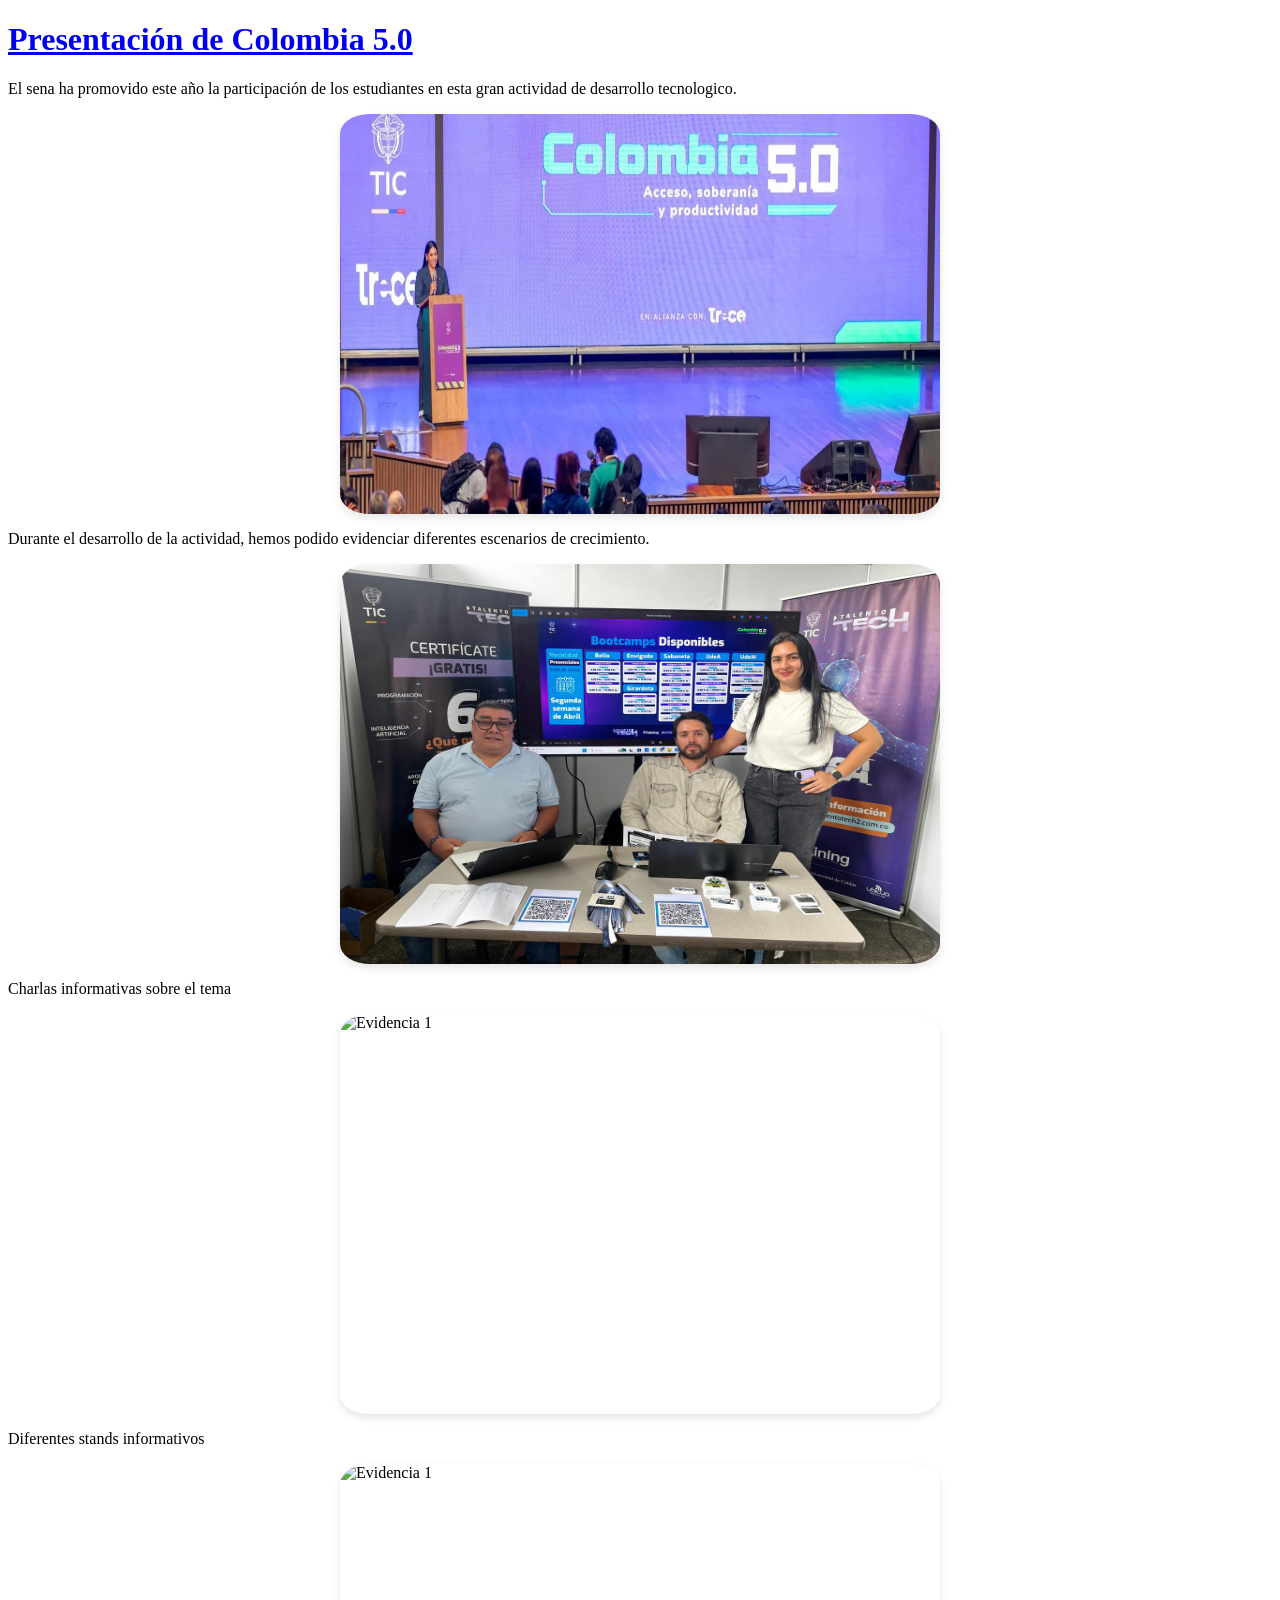
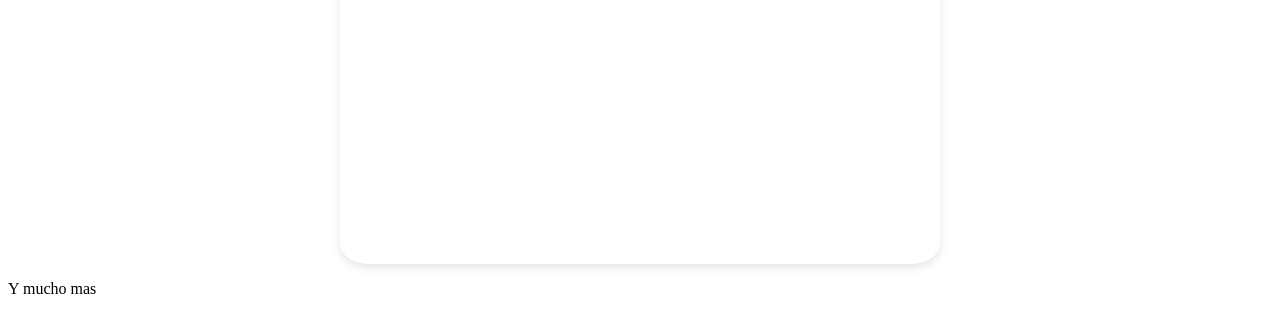
==== Colombia.html @ 6f859584 "Carga de archivos pc sena" ====
<!DOCTYPE html>
<html lang="en">
<head>
    <meta charset="UTF-8">
    <meta name="viewport" content="width=device-width, initial-scale=1.0">
    <title>Colombia 5.0</title>
    <link rel="stylesheet" href="styles.css">
</head>

<body>
    <h1><a href="index.html" target="_blank">Presentación de Colombia 5.0</a></h1>
    <p>El sena ha promovido este año la participación de los estudiantes en esta gran actividad de desarrollo tecnologico.</p>
    <a href="index.html" target="_blank">
    <img src="colombia5.webp" alt="Evidencia 1" class="imagen">
    </a>
    <p>Durante el desarrollo de la actividad, hemos podido evidenciar diferentes escenarios de crecimiento.</p>
    <img src="Stand-1.jpeg" alt="Evidencia 2" class="imagen">
    <p>Charlas informativas sobre el tema</p>
    <img src="evidencia1.jpg" alt="Evidencia 1" class="imagen">
    <p>Diferentes stands informativos</p>
    <img src="evidencia1.jpg" alt="Evidencia 1" class="imagen">
    <p>Y mucho mas</p>
</body>
</html>
---- styles.css ----
.imagen {
    display: block;
    width: 600px;
    height: 400px;
    align-items: center;
    border-radius: 5%;
    justify-content: center;
    box-shadow: 0 4px 8px rgba(0, 0, 0, 0.1);
    margin-left: auto;
    margin-right: auto;

}
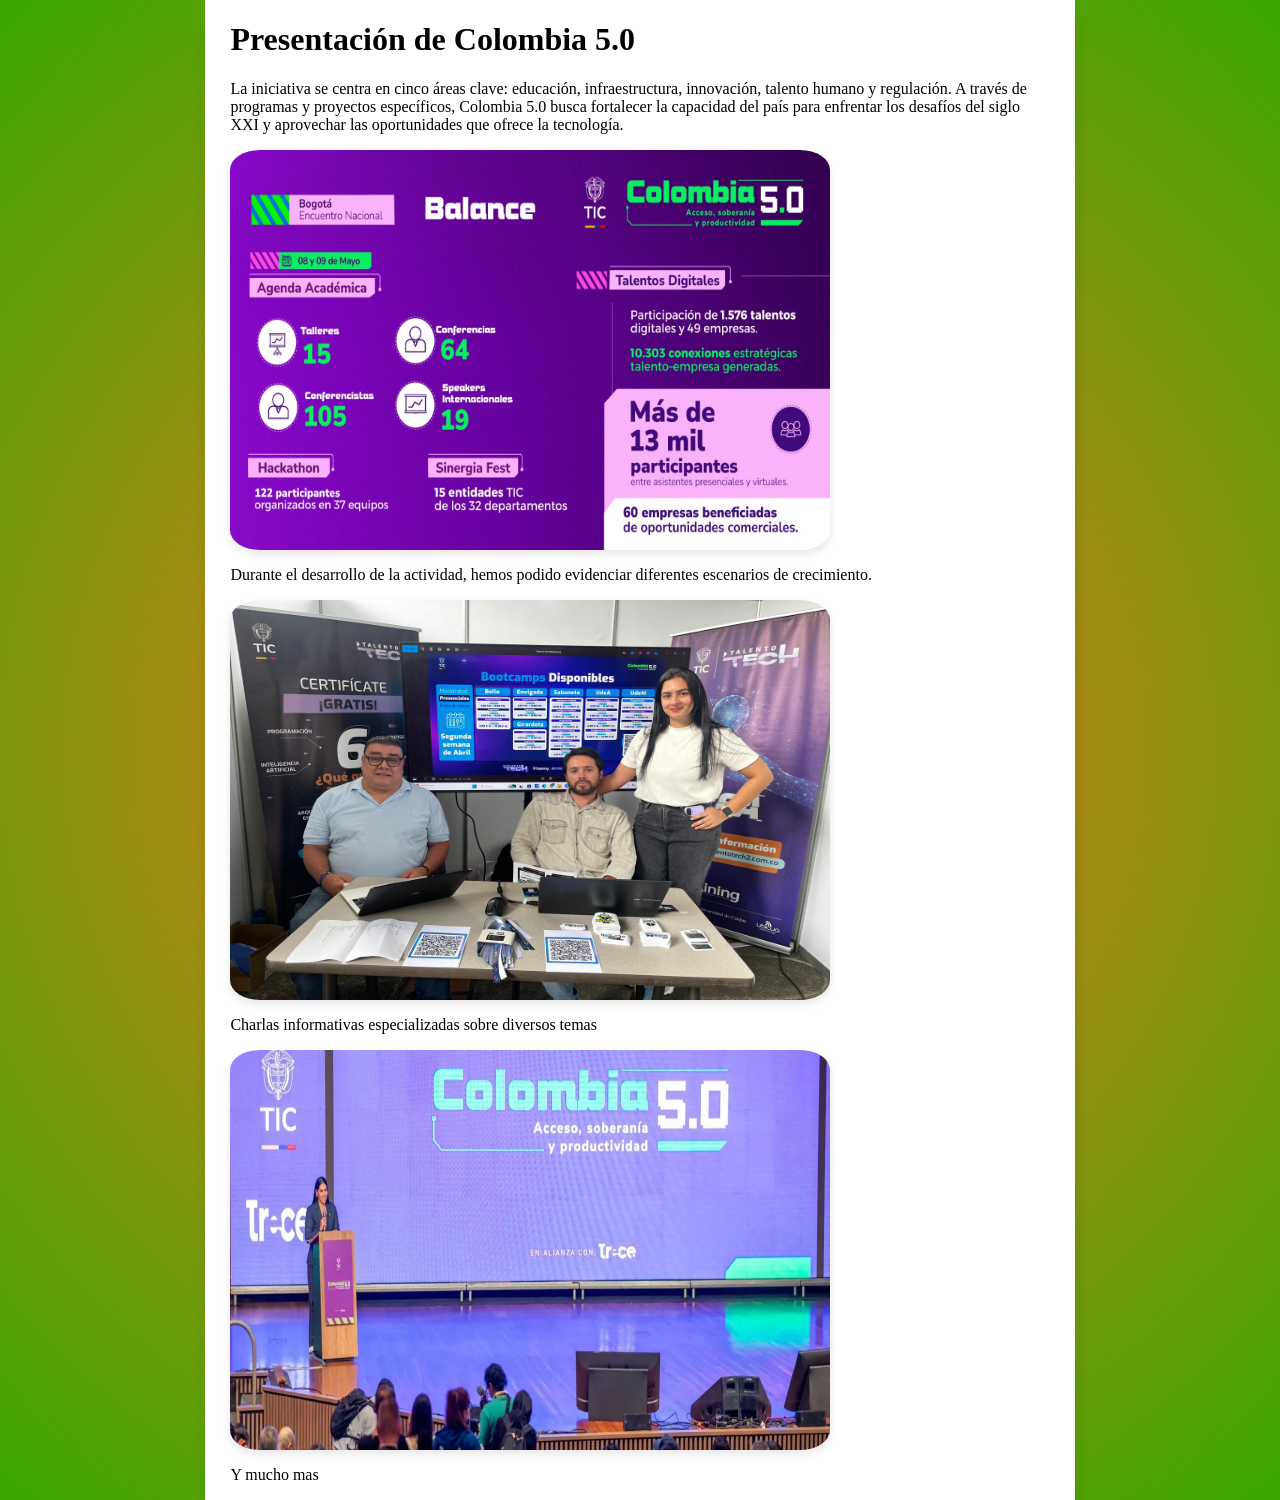
==== commit 640adcb4: "Organizacion de carpetas y carga de nuevos documentos de valor, se agregan efectos y colores represe" ====
--- a/Colombia.html
+++ b/Colombia.html
@@ -4,21 +4,25 @@
     <meta charset="UTF-8">
     <meta name="viewport" content="width=device-width, initial-scale=1.0">
     <title>Colombia 5.0</title>
-    <link rel="stylesheet" href="styles.css">
+    <link rel="stylesheet" href="./css/styles.css">
 </head>
 
 <body>
-    <h1><a href="index.html" target="_blank">Presentación de Colombia 5.0</a></h1>
-    <p>El sena ha promovido este año la participación de los estudiantes en esta gran actividad de desarrollo tecnologico.</p>
-    <a href="index.html" target="_blank">
-    <img src="colombia5.webp" alt="Evidencia 1" class="imagen">
-    </a>
-    <p>Durante el desarrollo de la actividad, hemos podido evidenciar diferentes escenarios de crecimiento.</p>
-    <img src="Stand-1.jpeg" alt="Evidencia 2" class="imagen">
-    <p>Charlas informativas sobre el tema</p>
-    <img src="evidencia1.jpg" alt="Evidencia 1" class="imagen">
-    <p>Diferentes stands informativos</p>
-    <img src="evidencia1.jpg" alt="Evidencia 1" class="imagen">
-    <p>Y mucho mas</p>
+    <div class="contenedor_pagina">
+        <h1><a href="index.html" target="_self" class="enlace-resaltado">Presentación de Colombia 5.0</a></h1>
+            <p>La iniciativa se centra en cinco áreas clave: educación, infraestructura, innovación, talento humano y regulación. A través de programas y proyectos específicos, Colombia 5.0 busca fortalecer la capacidad del país para enfrentar los desafíos del siglo XXI y aprovechar las oportunidades que ofrece la tecnología.</p>
+
+                <a href="index.html" target="_self">
+                <img src="./img/partescolombia.jpg" alt="Partes del evento" class="imagen">
+                </a>
+            
+            <p>Durante el desarrollo de la actividad, hemos podido evidenciar diferentes escenarios de crecimiento.</p>
+                <img src="./img/Stand-1.jpeg" alt="Stand Sobre tecnologia" class="imagen">
+
+            <p>Charlas informativas especializadas sobre diversos temas</p>
+                <img src="./img/colombia5.webp" alt="Conferencia" class="imagen">
+
+        <p>Y mucho mas</p>
+    </div>
 </body>
 </html>
--- a/css/styles.css
+++ b/css/styles.css
@@ -0,0 +1,84 @@
+ /*-- Estilo de imagenes y videos */
+.imagen {
+    display: block;
+    width: 600px;
+    height: 400px;
+    align-items: center;
+    border-radius: 5%;
+    justify-content: center;
+    box-shadow: 0 4px 8px rgba(0, 0, 0, 0.1);
+   }
+
+.videoimagen {
+  display: flex;
+  gap: 2%;
+  align-items: center;
+  align-self: center;
+}
+.video{
+    /*-- display: block; */
+    width: 300px;
+    height: 200px;
+    align-items: center;
+    border-radius: 5%;
+    justify-content: center;
+    box-shadow: 0 4px 8px rgba(0, 0, 0, 0.1);
+    align-self: center; /*-- Para que no se estire raro */
+    
+}
+  /*-- FIN Estilo de imagenes y videos */
+
+ .contenedor_pagina {
+  padding-left: 2%;
+  padding-right: 2%;
+  background-color: white;
+  box-shadow: 2px 18px 12px rgba(0, 0, 0, 0.1);
+  width:68% ;
+  box-sizing: border-box;
+
+ }
+
+ body{
+  margin: 0;                /*--Elimina el espacio blanco de arriba */
+  padding: 0;
+  background: radial-gradient(circle, #FC7323 0%,  #39A900 100%);; /* Tu color de trasfondo azul/celeste */
+  display: flex;
+  justify-content: center;   /*--Centra horizontalmente el contenedor blanco */
+  min-height: 100vh; 
+  
+ }
+h1, h2, h3, h4  {
+  color:#000000;
+  text-decoration:none ;
+}
+a:link, a:visited {
+  color: #000000;
+  text-decoration: none; 
+}
+.enlace-resaltado {
+  color: #000000;            /* Color inicial*/
+  display: inline-block;     /* Obligatorio para que la animación de tamaño funcione bien */
+  transition: all 0.3s ease; /* Hace que el cambio sea suave y dure 0.3 segundos */
+}
+
+.enlace-resaltado:hover {
+  color: #39A900;            
+  transform: scale(1.15);   
+}
+.imagen-resaltado {
+  color: #000000;            
+  display: inline-block;     /* Obligatorio para que la animación de tamaño funcione bien */
+  transition: all 0.3s ease; /* Hace que el cambio sea suave y dure 0.3 segundos */
+  cursor: pointer; 
+  border-radius: 5%;     
+  border-color: transparent;      
+  outline: 4px solid transparent; /* Marco invisible al inicio */
+  outline-offset: -1px;         /* Mete el marco dentro de la imagen*/
+}
+
+.imagen-resaltado:hover {
+  transform: scale(0.9);    
+  outline-color: #000000;       
+}
+
+
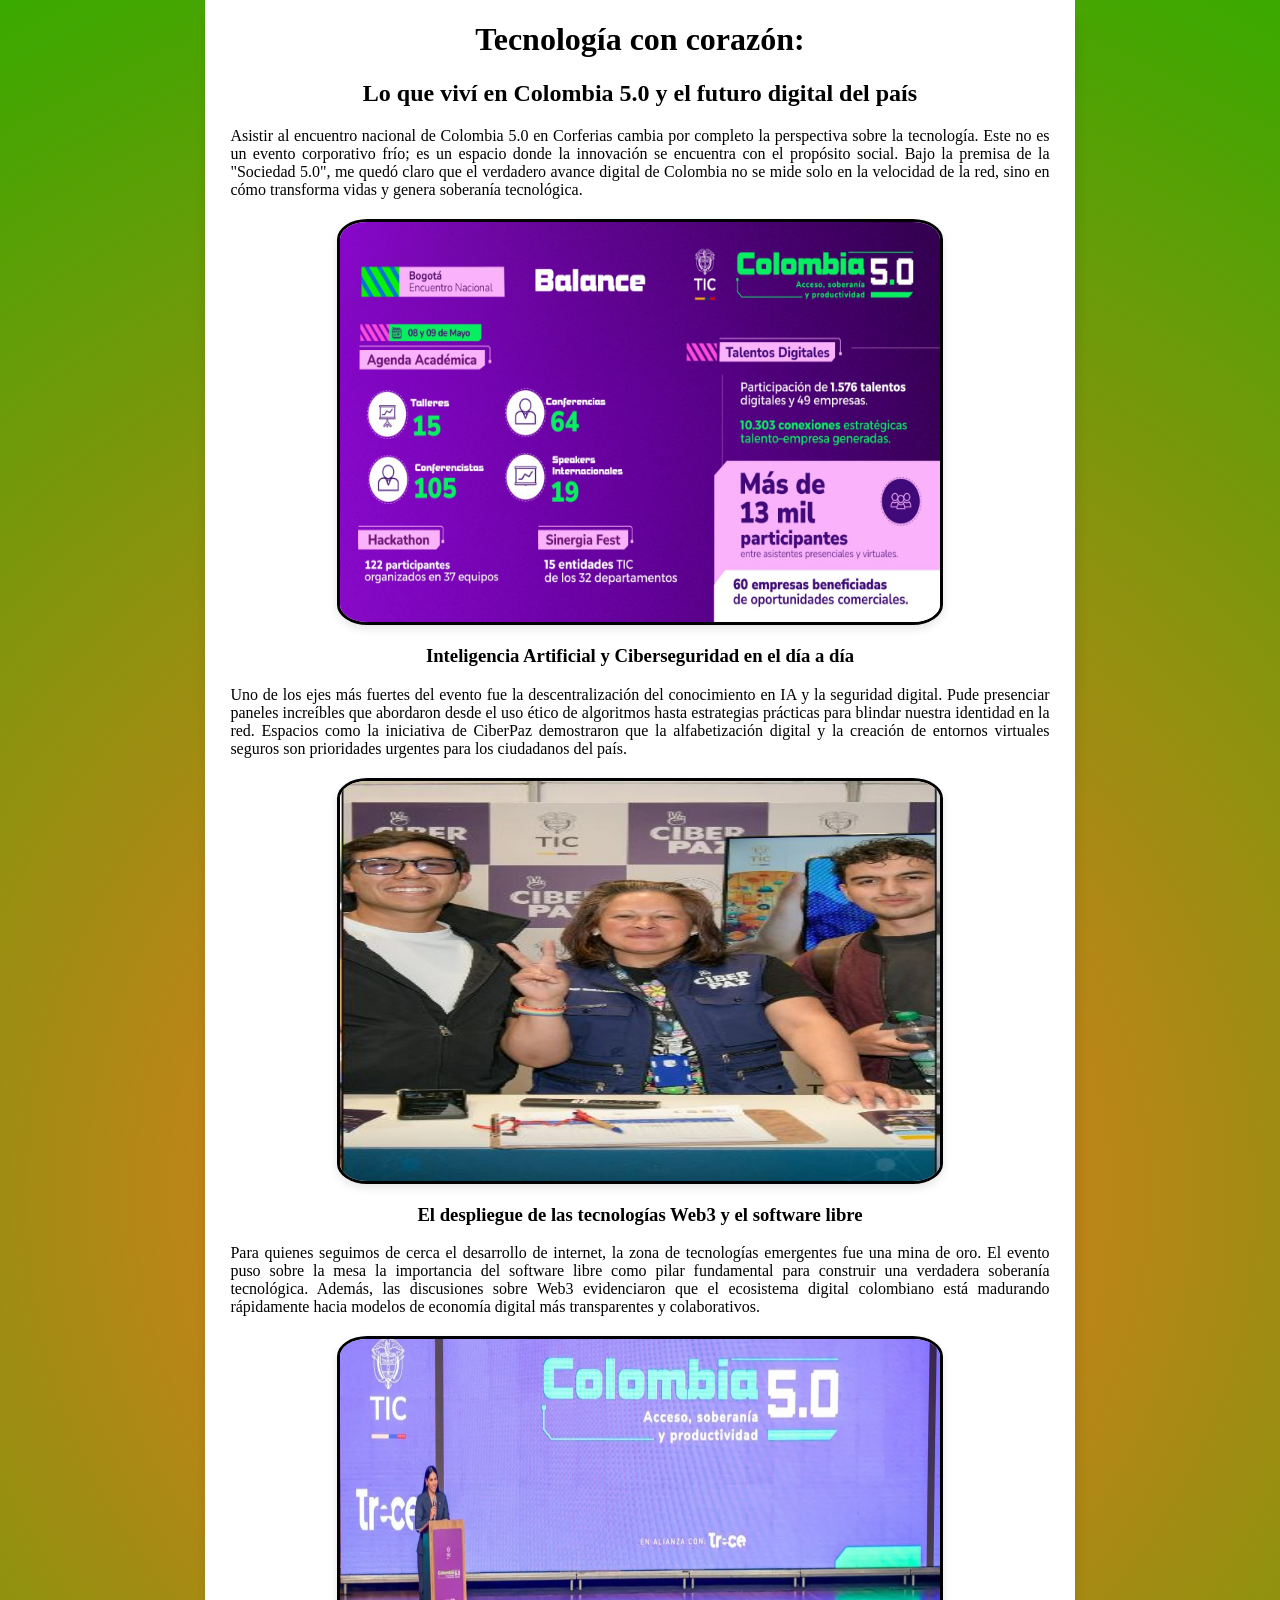
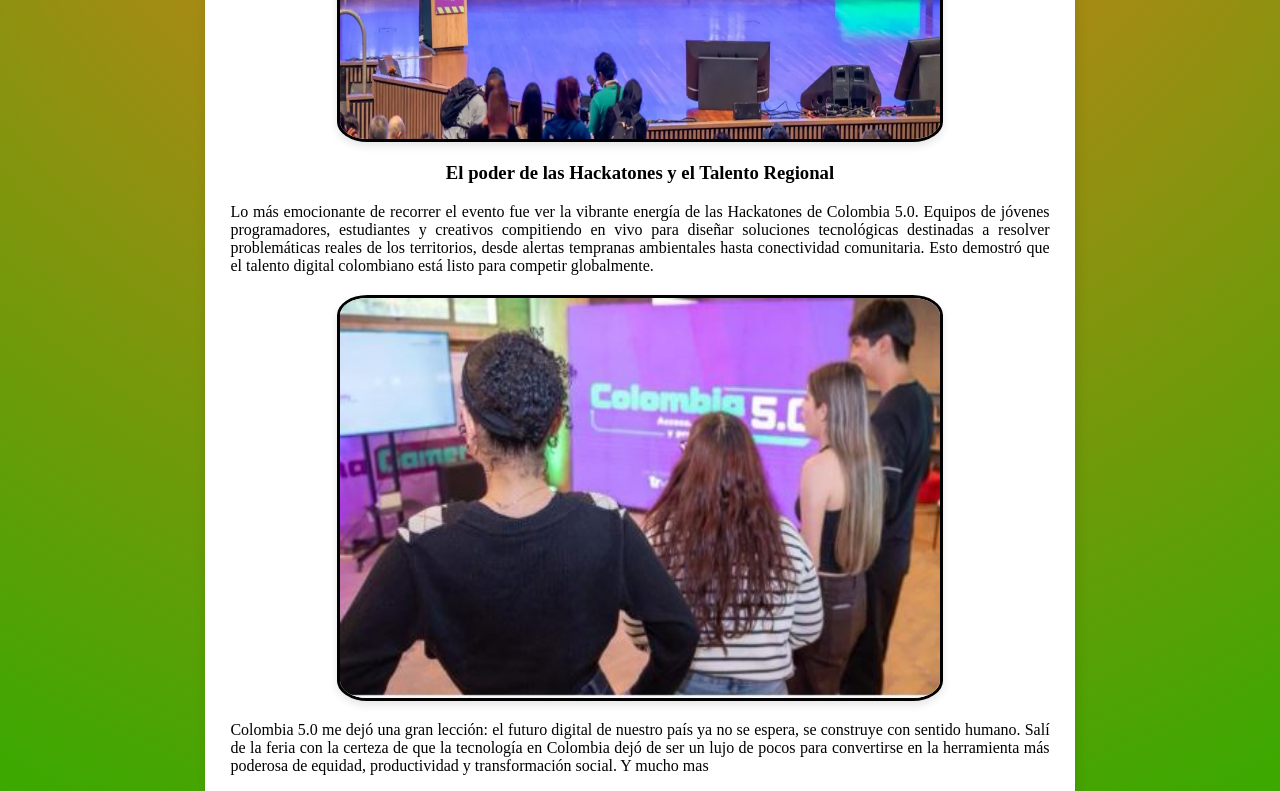
==== commit 440c16b2: "Ajustes finales" ====
--- a/Colombia.html
+++ b/Colombia.html
@@ -9,20 +9,26 @@
 
 <body>
     <div class="contenedor_pagina">
-        <h1><a href="index.html" target="_self" class="enlace-resaltado">Presentación de Colombia 5.0</a></h1>
-            <p>La iniciativa se centra en cinco áreas clave: educación, infraestructura, innovación, talento humano y regulación. A través de programas y proyectos específicos, Colombia 5.0 busca fortalecer la capacidad del país para enfrentar los desafíos del siglo XXI y aprovechar las oportunidades que ofrece la tecnología.</p>
+        <h1><a href="index.html" target="_self" class="enlace-resaltado">Tecnología con corazón:</a></h1>
+        <h2>Lo que viví en Colombia 5.0 y el futuro digital del país</h2>
+            <p>Asistir al encuentro nacional de Colombia 5.0 en Corferias cambia por completo la perspectiva sobre la tecnología. Este no es un evento corporativo frío; es un espacio donde la innovación se encuentra con el propósito social. Bajo la premisa de la "Sociedad 5.0", me quedó claro que el verdadero avance digital de Colombia no se mide solo en la velocidad de la red, sino en cómo transforma vidas y genera soberanía tecnológica.</p>
 
                 <a href="index.html" target="_self">
                 <img src="./img/partescolombia.jpg" alt="Partes del evento" class="imagen">
                 </a>
-            
-            <p>Durante el desarrollo de la actividad, hemos podido evidenciar diferentes escenarios de crecimiento.</p>
-                <img src="./img/Stand-1.jpeg" alt="Stand Sobre tecnologia" class="imagen">
+            <h3>Inteligencia Artificial y Ciberseguridad en el día a día</h3>
+                <p>Uno de los ejes más fuertes del evento fue la descentralización del conocimiento en IA y la seguridad digital. Pude presenciar paneles increíbles que abordaron desde el uso ético de algoritmos hasta estrategias prácticas para blindar nuestra identidad en la red. Espacios como la iniciativa de CiberPaz demostraron que la alfabetización digital y la creación de entornos virtuales seguros son prioridades urgentes para los ciudadanos del país.</p>
+                <img src="./img/CiberPaz.JPG" alt="Paz Sobre tecnologia" class="imagen">
 
-            <p>Charlas informativas especializadas sobre diversos temas</p>
+            <h3>El despliegue de las tecnologías Web3 y el software libre</h3>
+                <p>Para quienes seguimos de cerca el desarrollo de internet, la zona de tecnologías emergentes fue una mina de oro. El evento puso sobre la mesa la importancia del software libre como pilar fundamental para construir una verdadera soberanía tecnológica. Además, las discusiones sobre Web3 evidenciaron que el ecosistema digital colombiano está madurando rápidamente hacia modelos de economía digital más transparentes y colaborativos.</p>
                 <img src="./img/colombia5.webp" alt="Conferencia" class="imagen">
 
-        <p>Y mucho mas</p>
+            <h3>El poder de las Hackatones y el Talento Regional</h3>
+                <p>Lo más emocionante de recorrer el evento fue ver la vibrante energía de las Hackatones de Colombia 5.0. Equipos de jóvenes programadores, estudiantes y creativos compitiendo en vivo para diseñar soluciones tecnológicas destinadas a resolver problemáticas reales de los territorios, desde alertas tempranas ambientales hasta conectividad comunitaria. Esto demostró que el talento digital colombiano está listo para competir globalmente.</p>
+                <img src="./img/hakathon.JPG" alt="Conferencia" class="imagen">
+
+        <p>Colombia 5.0 me dejó una gran lección: el futuro digital de nuestro país ya no se espera, se construye con sentido humano. Salí de la feria con la certeza de que la tecnología en Colombia dejó de ser un lujo de pocos para convertirse en la herramienta más poderosa de equidad, productividad y transformación social. Y mucho mas</p>
     </div>
 </body>
 </html>
--- a/css/styles.css
+++ b/css/styles.css
@@ -1,19 +1,34 @@
  /*-- Estilo de imagenes y videos */
 .imagen {
     display: block;
+    margin: 20px auto;               /* Centra horizontalmente y da espacio arriba/abajo */
     width: 600px;
     height: 400px;
-    align-items: center;
     border-radius: 5%;
-    justify-content: center;
     box-shadow: 0 4px 8px rgba(0, 0, 0, 0.1);
-   }
+    
+    /* Borde inicial limpio para evitar saltos de tamaño */
+    border: 3px solid #000000;       
+    
+    /* Configuración de la animación */
+    cursor: pointer; 
+    transition: transform 0.3s ease, border-color 0.3s ease, box-shadow 0.3s ease;
+    transform-origin: center;        /* Asegura que encoja exactamente hacia el centro */
+}
+
+.imagen:hover {
+    transform: scale(0.95);          /* Te sugiero 0.95 para que no encoja tan drásticamente */
+    border-color: #34b72d;           /* Cambia el borde negro a verde limpiamente sin usar outline */
+    box-shadow: 0 6px 12px rgba(52, 183, 45, 0.3); /* Sombra verde sutil que acompaña el efecto */
+}
+
 
 .videoimagen {
-  display: flex;
-  gap: 2%;
-  align-items: center;
-  align-self: center;
+    display: flex;
+    gap: 2%;
+    align-items: center;
+    justify-content: center; 
+    margin: 20px auto;     
 }
 .video{
     /*-- display: block; */
@@ -27,7 +42,7 @@
     
 }
   /*-- FIN Estilo de imagenes y videos */
-
+/*-------------------------------------------------Dise;o cuerpo pagina ------------------------------------------ */
  .contenedor_pagina {
   padding-left: 2%;
   padding-right: 2%;
@@ -41,44 +56,38 @@
  body{
   margin: 0;                /*--Elimina el espacio blanco de arriba */
   padding: 0;
-  background: radial-gradient(circle, #FC7323 0%,  #39A900 100%);; /* Tu color de trasfondo azul/celeste */
+  background: radial-gradient(circle, #FC7323 0%,  #39A900 100%);
   display: flex;
   justify-content: center;   /*--Centra horizontalmente el contenedor blanco */
   min-height: 100vh; 
   
  }
+
+ /*-------------------------------------------------Fin Dise;o cuerpo pagina ------------------------------------------ */
 h1, h2, h3, h4  {
   color:#000000;
   text-decoration:none ;
+  text-align: center;
+}
+p{
+  text-align: justify;
 }
 a:link, a:visited {
   color: #000000;
   text-decoration: none; 
+  
 }
 .enlace-resaltado {
   color: #000000;            /* Color inicial*/
   display: inline-block;     /* Obligatorio para que la animación de tamaño funcione bien */
   transition: all 0.3s ease; /* Hace que el cambio sea suave y dure 0.3 segundos */
+  width: 100%;
 }
 
 .enlace-resaltado:hover {
   color: #39A900;            
   transform: scale(1.15);   
 }
-.imagen-resaltado {
-  color: #000000;            
-  display: inline-block;     /* Obligatorio para que la animación de tamaño funcione bien */
-  transition: all 0.3s ease; /* Hace que el cambio sea suave y dure 0.3 segundos */
-  cursor: pointer; 
-  border-radius: 5%;     
-  border-color: transparent;      
-  outline: 4px solid transparent; /* Marco invisible al inicio */
-  outline-offset: -1px;         /* Mete el marco dentro de la imagen*/
-}
 
-.imagen-resaltado:hover {
-  transform: scale(0.9);    
-  outline-color: #000000;       
-}
+/*-------------------------Iconos ----------------------------------------*/
 
-
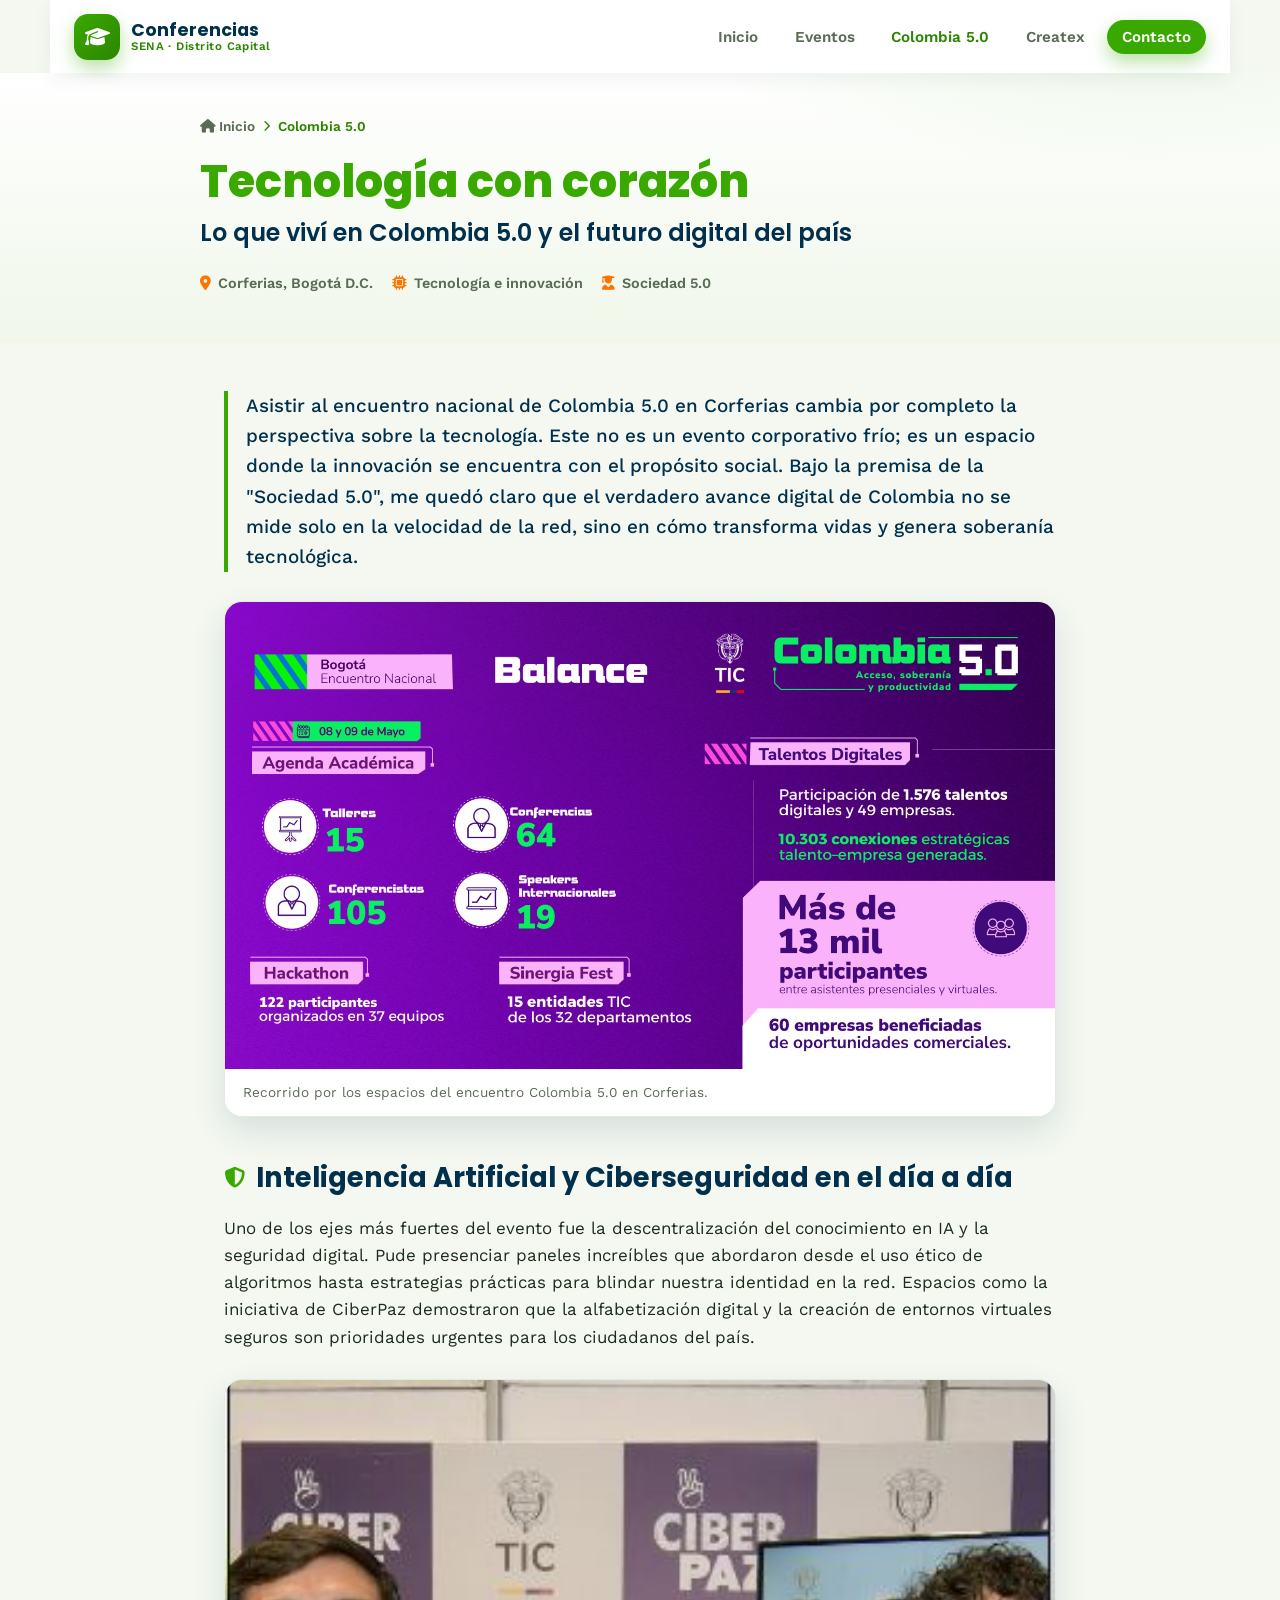
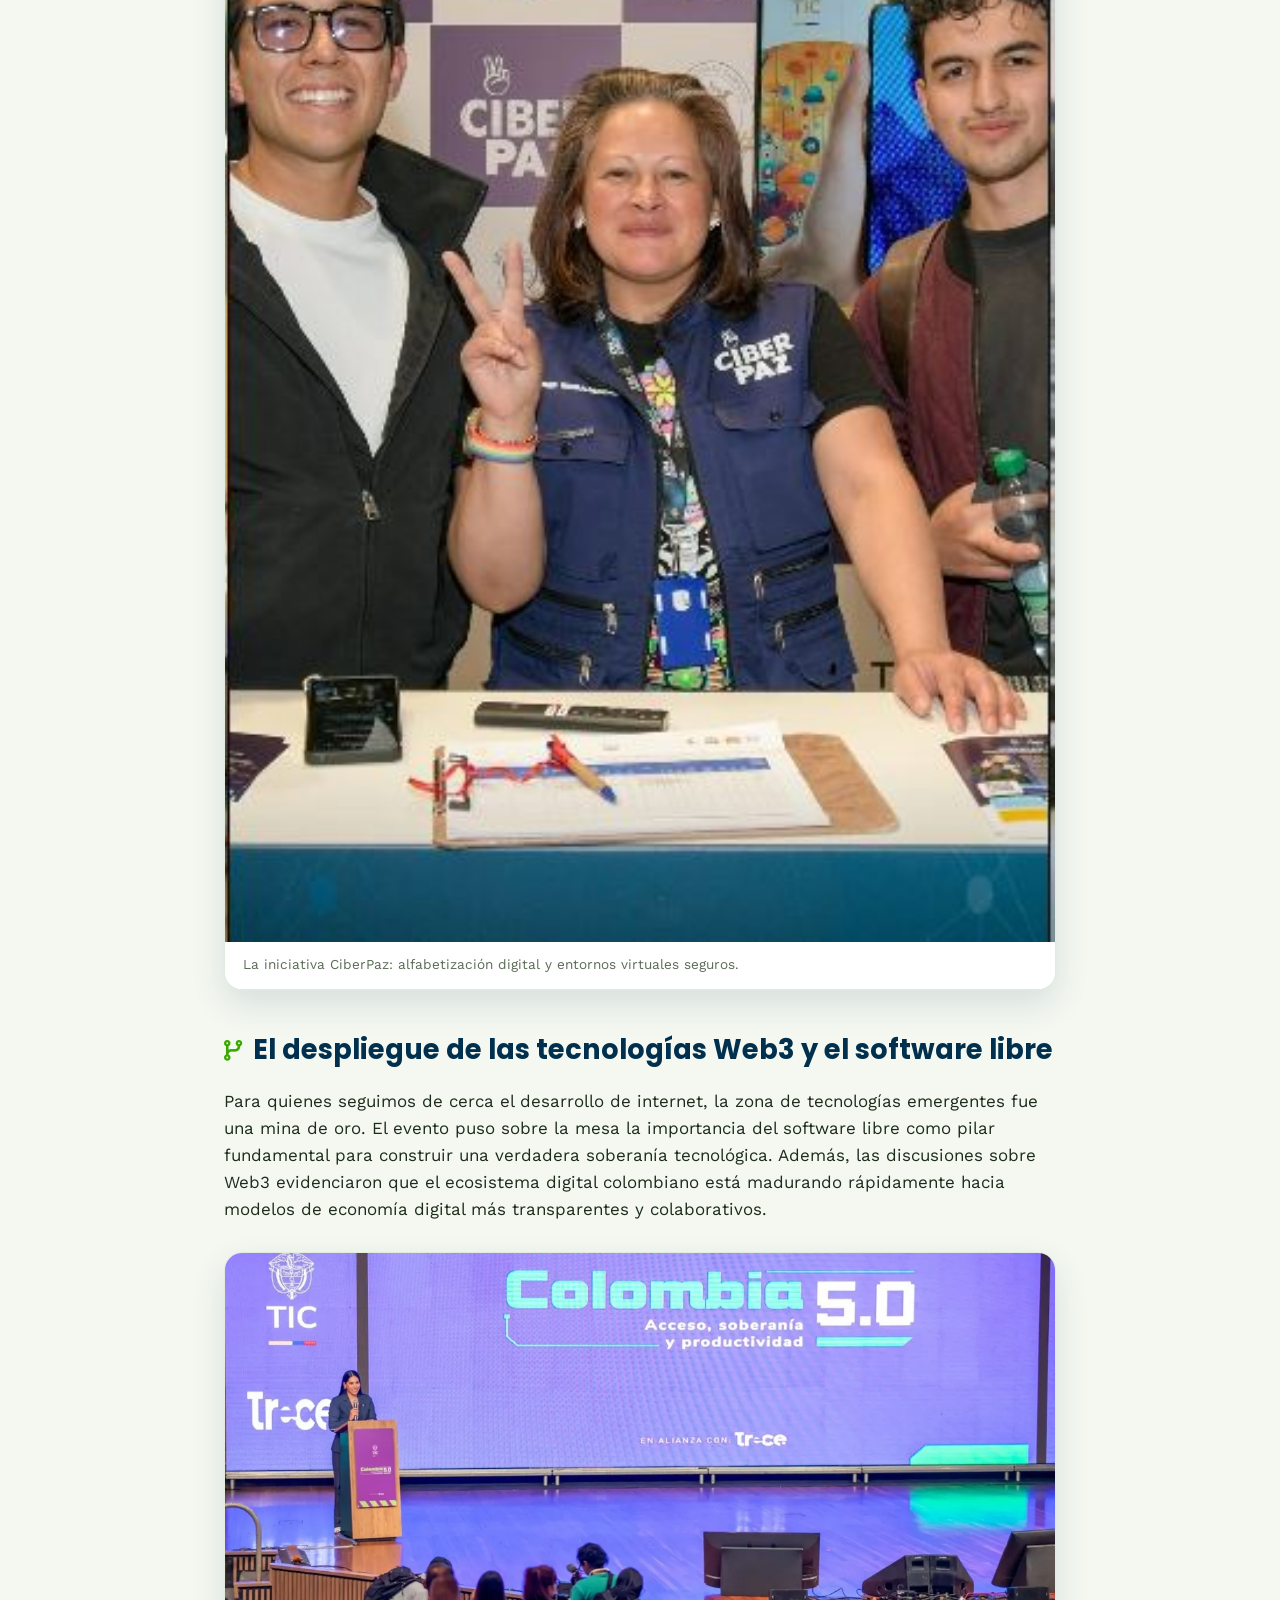
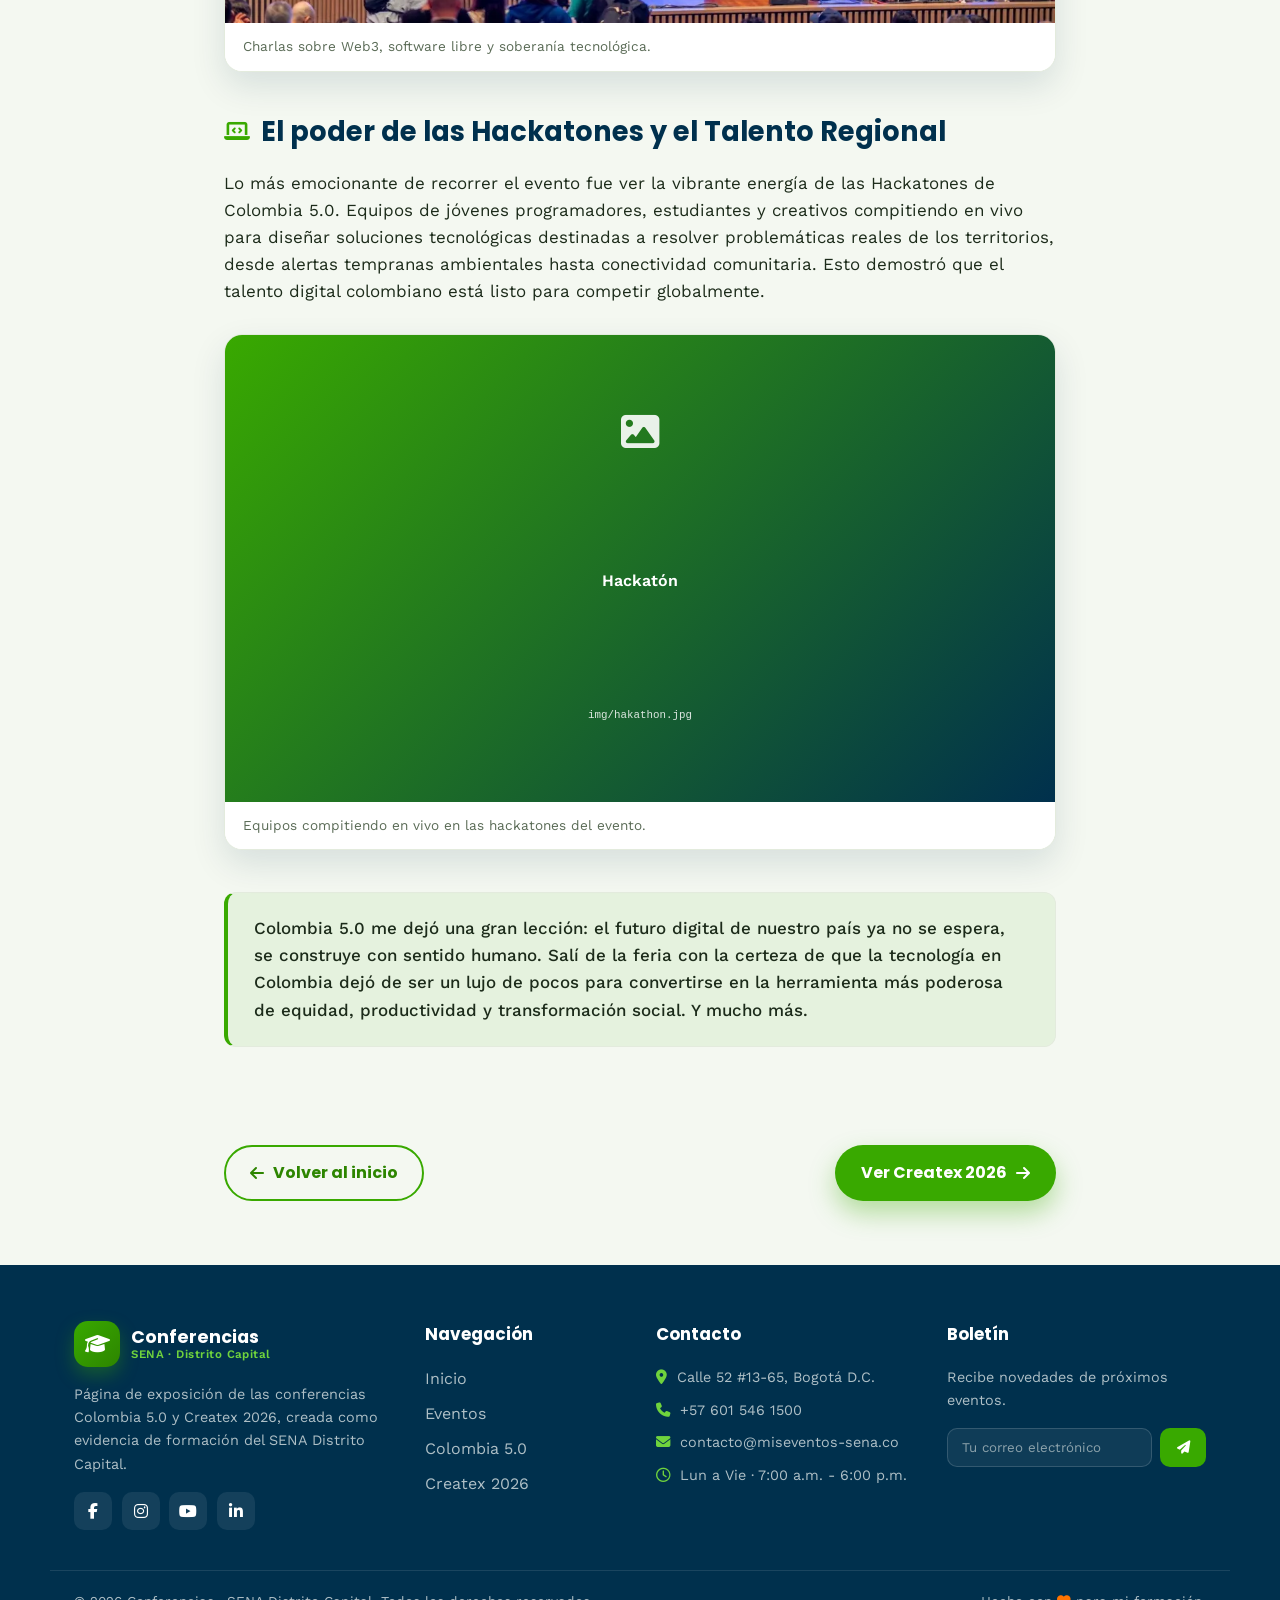
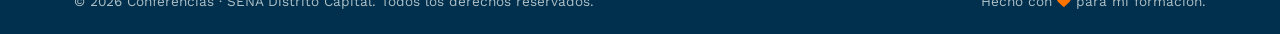
==== commit b426c932: "Actualizacion de la pagina mediante IA" ====
--- a/Colombia.html
+++ b/Colombia.html
@@ -1,34 +1,189 @@
-<!DOCTYPE html>
-<html lang="en">
-<head>
-    <meta charset="UTF-8">
-    <meta name="viewport" content="width=device-width, initial-scale=1.0">
-    <title>Colombia 5.0</title>
-    <link rel="stylesheet" href="./css/styles.css">
-</head>
-
-<body>
-    <div class="contenedor_pagina">
-        <h1><a href="index.html" target="_self" class="enlace-resaltado">Tecnología con corazón:</a></h1>
-        <h2>Lo que viví en Colombia 5.0 y el futuro digital del país</h2>
-            <p>Asistir al encuentro nacional de Colombia 5.0 en Corferias cambia por completo la perspectiva sobre la tecnología. Este no es un evento corporativo frío; es un espacio donde la innovación se encuentra con el propósito social. Bajo la premisa de la "Sociedad 5.0", me quedó claro que el verdadero avance digital de Colombia no se mide solo en la velocidad de la red, sino en cómo transforma vidas y genera soberanía tecnológica.</p>
-
-                <a href="index.html" target="_self">
-                <img src="./img/partescolombia.jpg" alt="Partes del evento" class="imagen">
-                </a>
-            <h3>Inteligencia Artificial y Ciberseguridad en el día a día</h3>
-                <p>Uno de los ejes más fuertes del evento fue la descentralización del conocimiento en IA y la seguridad digital. Pude presenciar paneles increíbles que abordaron desde el uso ético de algoritmos hasta estrategias prácticas para blindar nuestra identidad en la red. Espacios como la iniciativa de CiberPaz demostraron que la alfabetización digital y la creación de entornos virtuales seguros son prioridades urgentes para los ciudadanos del país.</p>
-                <img src="./img/CiberPaz.JPG" alt="Paz Sobre tecnologia" class="imagen">
-
-            <h3>El despliegue de las tecnologías Web3 y el software libre</h3>
-                <p>Para quienes seguimos de cerca el desarrollo de internet, la zona de tecnologías emergentes fue una mina de oro. El evento puso sobre la mesa la importancia del software libre como pilar fundamental para construir una verdadera soberanía tecnológica. Además, las discusiones sobre Web3 evidenciaron que el ecosistema digital colombiano está madurando rápidamente hacia modelos de economía digital más transparentes y colaborativos.</p>
-                <img src="./img/colombia5.webp" alt="Conferencia" class="imagen">
-
-            <h3>El poder de las Hackatones y el Talento Regional</h3>
-                <p>Lo más emocionante de recorrer el evento fue ver la vibrante energía de las Hackatones de Colombia 5.0. Equipos de jóvenes programadores, estudiantes y creativos compitiendo en vivo para diseñar soluciones tecnológicas destinadas a resolver problemáticas reales de los territorios, desde alertas tempranas ambientales hasta conectividad comunitaria. Esto demostró que el talento digital colombiano está listo para competir globalmente.</p>
-                <img src="./img/hakathon.JPG" alt="Conferencia" class="imagen">
-
-        <p>Colombia 5.0 me dejó una gran lección: el futuro digital de nuestro país ya no se espera, se construye con sentido humano. Salí de la feria con la certeza de que la tecnología en Colombia dejó de ser un lujo de pocos para convertirse en la herramienta más poderosa de equidad, productividad y transformación social. Y mucho mas</p>
-    </div>
-</body>
-</html>
+<!DOCTYPE html>
+<html lang="es">
+<head>
+  <meta charset="UTF-8" />
+  <meta name="viewport" content="width=device-width, initial-scale=1.0" />
+  <meta name="description" content="Crónica de Colombia 5.0: tecnología con corazón, IA, ciberseguridad, Web3 y hackatones en Corferias, vivido por un aprendiz del SENA Distrito Capital." />
+  <title>Colombia 5.0 · Conferencias SENA</title>
+  <link rel="preconnect" href="https://fonts.googleapis.com" />
+  <link rel="preconnect" href="https://fonts.gstatic.com" crossorigin />
+  <link href="https://fonts.googleapis.com/css2?family=Poppins:wght@400;500;600;700;800&family=Work+Sans:wght@400;500;600&display=swap" rel="stylesheet" />
+  <link rel="stylesheet" href="https://cdnjs.cloudflare.com/ajax/libs/font-awesome/6.5.1/css/all.min.css" />
+  <link rel="stylesheet" href="styles.css" />
+</head>
+<body>
+  <!-- ===================== NAVBAR ===================== -->
+  <nav class="navbar" aria-label="Navegación principal" style="position:sticky;top:0;z-index:1000;background:#fff;box-shadow:var(--shadow-sm);">
+    <a href="index.html" class="brand">
+      <span class="brand__logo" aria-hidden="true"><i class="fa-solid fa-graduation-cap"></i></span>
+      <span class="brand__text">
+        <strong>Conferencias</strong>
+        <small>SENA · Distrito Capital</small>
+      </span>
+    </a>
+    <button class="nav-toggle" id="navToggle" aria-label="Abrir menú" aria-expanded="false" aria-controls="navMenu">
+      <span></span><span></span><span></span>
+    </button>
+    <ul class="nav-menu" id="navMenu">
+      <li><a href="index.html" class="nav-link">Inicio</a></li>
+      <li><a href="index.html#eventos" class="nav-link">Eventos</a></li>
+      <li><a href="colombia.html" class="nav-link active">Colombia 5.0</a></li>
+      <li><a href="createx.html" class="nav-link">Createx</a></li>
+      <li><a href="index.html#contacto" class="nav-link nav-link--cta">Contacto</a></li>
+    </ul>
+  </nav>
+
+  <!-- ===================== HERO DEL ARTÍCULO ===================== -->
+  <header class="article-hero">
+    <div class="article-hero__inner">
+      <p class="breadcrumb">
+        <a href="index.html"><i class="fa-solid fa-house"></i> Inicio</a>
+        <i class="fa-solid fa-chevron-right" style="font-size:.7rem;"></i>
+        <span>Colombia 5.0</span>
+      </p>
+      <h1>Tecnología con corazón</h1>
+      <h2>Lo que viví en Colombia 5.0 y el futuro digital del país</h2>
+      <div class="article-hero__meta">
+        <span><i class="fa-solid fa-location-dot"></i> Corferias, Bogotá D.C.</span>
+        <span><i class="fa-solid fa-microchip"></i> Tecnología e innovación</span>
+        <span><i class="fa-solid fa-user-graduate"></i> Sociedad 5.0</span>
+      </div>
+    </div>
+  </header>
+
+  <!-- ===================== ARTÍCULO ===================== -->
+  <main>
+    <article class="article">
+      <p class="lead">
+        Asistir al encuentro nacional de Colombia 5.0 en Corferias cambia por completo la perspectiva
+        sobre la tecnología. Este no es un evento corporativo frío; es un espacio donde la innovación se
+        encuentra con el propósito social. Bajo la premisa de la "Sociedad 5.0", me quedó claro que el
+        verdadero avance digital de Colombia no se mide solo en la velocidad de la red, sino en cómo
+        transforma vidas y genera soberanía tecnológica.
+      </p>
+
+      <figure class="figure">
+        <img src="img/partescolombia.jpg" alt="Partes del evento Colombia 5.0" loading="lazy" />
+        <div class="figure__ph"><i class="fa-solid fa-image"></i><span>Imagen del evento</span><small>img/partescolombia.jpg</small></div>
+        <figcaption>Recorrido por los espacios del encuentro Colombia 5.0 en Corferias.</figcaption>
+      </figure>
+
+      <h3><i class="fa-solid fa-shield-halved"></i> Inteligencia Artificial y Ciberseguridad en el día a día</h3>
+      <p>
+        Uno de los ejes más fuertes del evento fue la descentralización del conocimiento en IA y la
+        seguridad digital. Pude presenciar paneles increíbles que abordaron desde el uso ético de
+        algoritmos hasta estrategias prácticas para blindar nuestra identidad en la red. Espacios como la
+        iniciativa de CiberPaz demostraron que la alfabetización digital y la creación de entornos
+        virtuales seguros son prioridades urgentes para los ciudadanos del país.
+      </p>
+
+      <figure class="figure">
+        <img src="img/CiberPaz.JPG" alt="Paz sobre tecnología — iniciativa CiberPaz" loading="lazy" />
+        <div class="figure__ph"><i class="fa-solid fa-image"></i><span>Iniciativa CiberPaz</span><small>img/CiberPaz.JPG</small></div>
+        <figcaption>La iniciativa CiberPaz: alfabetización digital y entornos virtuales seguros.</figcaption>
+      </figure>
+
+      <h3><i class="fa-solid fa-code-branch"></i> El despliegue de las tecnologías Web3 y el software libre</h3>
+      <p>
+        Para quienes seguimos de cerca el desarrollo de internet, la zona de tecnologías emergentes fue una
+        mina de oro. El evento puso sobre la mesa la importancia del software libre como pilar fundamental
+        para construir una verdadera soberanía tecnológica. Además, las discusiones sobre Web3 evidenciaron
+        que el ecosistema digital colombiano está madurando rápidamente hacia modelos de economía digital
+        más transparentes y colaborativos.
+      </p>
+
+      <figure class="figure">
+        <img src="img/colombia5.webp" alt="Conferencia Colombia 5.0" loading="lazy" />
+        <div class="figure__ph"><i class="fa-solid fa-image"></i><span>Conferencia</span><small>img/colombia5.webp</small></div>
+        <figcaption>Charlas sobre Web3, software libre y soberanía tecnológica.</figcaption>
+      </figure>
+
+      <h3><i class="fa-solid fa-laptop-code"></i> El poder de las Hackatones y el Talento Regional</h3>
+      <p>
+        Lo más emocionante de recorrer el evento fue ver la vibrante energía de las Hackatones de Colombia
+        5.0. Equipos de jóvenes programadores, estudiantes y creativos compitiendo en vivo para diseñar
+        soluciones tecnológicas destinadas a resolver problemáticas reales de los territorios, desde
+        alertas tempranas ambientales hasta conectividad comunitaria. Esto demostró que el talento digital
+        colombiano está listo para competir globalmente.
+      </p>
+
+      <figure class="figure">
+        <img src="img/hakathon.jpg" alt="Hackatón en Colombia 5.0" loading="lazy" />
+        <div class="figure__ph"><i class="fa-solid fa-image"></i><span>Hackatón</span><small>img/hakathon.jpg</small></div>
+        <figcaption>Equipos compitiendo en vivo en las hackatones del evento.</figcaption>
+      </figure>
+
+      <p class="article__closing">
+        Colombia 5.0 me dejó una gran lección: el futuro digital de nuestro país ya no se espera, se
+        construye con sentido humano. Salí de la feria con la certeza de que la tecnología en Colombia dejó
+        de ser un lujo de pocos para convertirse en la herramienta más poderosa de equidad, productividad
+        y transformación social. Y mucho más.
+      </p>
+    </article>
+
+    <nav class="article__nav" aria-label="Navegación entre conferencias">
+      <a class="btn btn--ghost" href="index.html"><i class="fa-solid fa-arrow-left"></i> Volver al inicio</a>
+      <a class="btn btn--primary" href="createx.html">Ver Createx 2026 <i class="fa-solid fa-arrow-right"></i></a>
+    </nav>
+  </main>
+
+  <!-- ===================== FOOTER ===================== -->
+  <footer class="site-footer" id="contacto">
+    <div class="footer__grid">
+      <div class="footer__col">
+        <a href="index.html" class="brand brand--footer">
+          <span class="brand__logo" aria-hidden="true"><i class="fa-solid fa-graduation-cap"></i></span>
+          <span class="brand__text">
+            <strong>Conferencias</strong>
+            <small>SENA · Distrito Capital</small>
+          </span>
+        </a>
+        <p class="footer__about">
+          Página de exposición de las conferencias Colombia 5.0 y Createx 2026, creada como
+          evidencia de formación del SENA Distrito Capital.
+        </p>
+        <div class="footer__social">
+          <a href="#" aria-label="Facebook"><i class="fa-brands fa-facebook-f"></i></a>
+          <a href="#" aria-label="Instagram"><i class="fa-brands fa-instagram"></i></a>
+          <a href="#" aria-label="YouTube"><i class="fa-brands fa-youtube"></i></a>
+          <a href="#" aria-label="LinkedIn"><i class="fa-brands fa-linkedin-in"></i></a>
+        </div>
+      </div>
+      <div class="footer__col">
+        <h4>Navegación</h4>
+        <ul>
+          <li><a href="index.html">Inicio</a></li>
+          <li><a href="index.html#eventos">Eventos</a></li>
+          <li><a href="colombia.html">Colombia 5.0</a></li>
+          <li><a href="createx.html">Createx 2026</a></li>
+        </ul>
+      </div>
+      <div class="footer__col">
+        <h4>Contacto</h4>
+        <ul class="footer__contact">
+          <li><i class="fa-solid fa-location-dot"></i> Calle 52 #13-65, Bogotá D.C.</li>
+          <li><i class="fa-solid fa-phone"></i> +57 601 546 1500</li>
+          <li><i class="fa-solid fa-envelope"></i> contacto@miseventos-sena.co</li>
+          <li><i class="fa-regular fa-clock"></i> Lun a Vie · 7:00 a.m. - 6:00 p.m.</li>
+        </ul>
+      </div>
+      <div class="footer__col">
+        <h4>Boletín</h4>
+        <p class="footer__about">Recibe novedades de próximos eventos.</p>
+        <form class="footer__form" id="newsletter">
+          <input type="email" placeholder="Tu correo electrónico" aria-label="Correo electrónico" required />
+          <button type="submit" aria-label="Suscribirse"><i class="fa-solid fa-paper-plane"></i></button>
+        </form>
+        <p class="footer__note" id="newsletterMsg" role="status"></p>
+      </div>
+    </div>
+    <div class="footer__bar">
+      <p>© <span id="year"></span> Conferencias · SENA Distrito Capital. Todos los derechos reservados.</p>
+      <p>Hecho con <i class="fa-solid fa-heart"></i> para mi formación.</p>
+    </div>
+  </footer>
+
+  <button class="to-top" id="toTop" aria-label="Volver arriba"><i class="fa-solid fa-arrow-up"></i></button>
+  <script src="script.js"></script>
+</body>
+</html>
--- a/styles.css
+++ b/styles.css
@@ -0,0 +1,742 @@
+/* ============================================================
+   Mis Eventos · SENA Distrito Capital
+   Gama de colores institucional SENA
+   ============================================================ */
+:root {
+  /* Colores SENA */
+  --sena-green: #39a900;       /* Verde institucional */
+  --sena-green-dark: #2d8500;
+  --sena-green-light: #6fd33d;
+  --sena-orange: #ff7300;      /* Naranja */
+  --sena-violet: #71277a;      /* Violeta */
+  --sena-blue: #00304d;        /* Azul oscuro */
+
+  /* Neutros / superficie clara */
+  --bg: #f4f8f1;
+  --surface: #ffffff;
+  --text: #1c2b1a;
+  --text-soft: #5a6b56;
+  --border: #e3ebdd;
+
+  --radius: 18px;
+  --radius-sm: 12px;
+  --shadow-sm: 0 6px 18px rgba(0, 48, 77, 0.06);
+  --shadow-md: 0 14px 34px rgba(0, 48, 77, 0.12);
+  --shadow-lg: 0 24px 60px rgba(0, 48, 77, 0.18);
+  --maxw: 1180px;
+  --transition: 0.3s cubic-bezier(0.4, 0, 0.2, 1);
+}
+
+* { margin: 0; padding: 0; box-sizing: border-box; }
+
+html { scroll-behavior: smooth; scroll-padding-top: 84px; }
+
+body {
+  font-family: "Work Sans", system-ui, sans-serif;
+  color: var(--text);
+  background: var(--bg);
+  line-height: 1.6;
+  overflow-x: hidden;
+}
+
+h1, h2, h3, h4, .brand__text strong { font-family: "Poppins", sans-serif; }
+
+a { text-decoration: none; color: inherit; }
+ul { list-style: none; }
+img { max-width: 100%; display: block; }
+
+/* ===================== HEADER / NAV ===================== */
+.site-header {
+  background:
+    radial-gradient(1200px 420px at 85% -120px, rgba(57, 169, 0, 0.12), transparent 60%),
+    linear-gradient(180deg, #ffffff 0%, #f0f7ea 100%);
+  position: relative;
+}
+
+.navbar {
+  max-width: var(--maxw);
+  margin: 0 auto;
+  padding: 0.85rem 1.5rem;
+  display: flex;
+  align-items: center;
+  justify-content: space-between;
+  gap: 1rem;
+}
+
+.site-header .navbar {
+  position: sticky;
+  top: 0;
+}
+
+/* Sticky bar effect via JS-added class on body */
+body.scrolled .site-header .navbar {
+  background: rgba(255, 255, 255, 0.92);
+  backdrop-filter: blur(10px);
+  box-shadow: var(--shadow-sm);
+  z-index: 1000;
+}
+
+.site-header .navbar {
+  z-index: 1000;
+}
+
+.brand { display: flex; align-items: center; gap: 0.7rem; }
+.brand__logo {
+  width: 46px; height: 46px;
+  display: grid; place-items: center;
+  background: linear-gradient(135deg, var(--sena-green), var(--sena-green-dark));
+  color: #fff;
+  border-radius: 14px;
+  font-size: 1.25rem;
+  box-shadow: 0 8px 18px rgba(57, 169, 0, 0.35);
+}
+.brand__text { display: flex; flex-direction: column; line-height: 1.1; }
+.brand__text strong { font-size: 1.1rem; color: var(--sena-blue); }
+.brand__text small { font-size: 0.72rem; color: var(--sena-green-dark); font-weight: 600; letter-spacing: 0.04em; }
+
+.nav-menu { display: flex; align-items: center; gap: 0.4rem; }
+.nav-link {
+  padding: 0.5rem 0.95rem;
+  border-radius: 999px;
+  font-weight: 600;
+  font-size: 0.95rem;
+  color: var(--text-soft);
+  transition: var(--transition);
+  position: relative;
+}
+.nav-link:hover { color: var(--sena-green-dark); background: rgba(57, 169, 0, 0.1); }
+.nav-link.active { color: var(--sena-green-dark); }
+.nav-link--cta {
+  background: var(--sena-green);
+  color: #fff !important;
+  box-shadow: 0 8px 18px rgba(57, 169, 0, 0.35);
+}
+.nav-link--cta:hover { background: var(--sena-green-dark); transform: translateY(-2px); }
+
+.nav-toggle {
+  display: none;
+  flex-direction: column;
+  gap: 5px;
+  background: none;
+  border: none;
+  cursor: pointer;
+  padding: 8px;
+}
+.nav-toggle span {
+  width: 26px; height: 3px;
+  background: var(--sena-blue);
+  border-radius: 3px;
+  transition: var(--transition);
+}
+.nav-toggle.open span:nth-child(1) { transform: translateY(8px) rotate(45deg); }
+.nav-toggle.open span:nth-child(2) { opacity: 0; }
+.nav-toggle.open span:nth-child(3) { transform: translateY(-8px) rotate(-45deg); }
+
+/* ===================== HERO ===================== */
+.hero {
+  max-width: var(--maxw);
+  margin: 0 auto;
+  padding: 3rem 1.5rem 5rem;
+  display: grid;
+  grid-template-columns: 1.1fr 0.9fr;
+  align-items: center;
+  gap: 2rem;
+}
+.hero__eyebrow {
+  display: inline-flex; align-items: center; gap: 0.5rem;
+  color: var(--sena-orange);
+  font-weight: 700;
+  font-size: 0.85rem;
+  text-transform: uppercase;
+  letter-spacing: 0.08em;
+  margin-bottom: 1rem;
+}
+.hero__title {
+  font-size: clamp(2rem, 5vw, 3.3rem);
+  line-height: 1.1;
+  color: var(--sena-blue);
+  font-weight: 800;
+}
+.hero__title span { color: var(--sena-green); }
+.hero__subtitle {
+  margin: 1.2rem 0 1.8rem;
+  color: var(--text-soft);
+  font-size: 1.05rem;
+  max-width: 540px;
+}
+.hero__actions { display: flex; gap: 0.9rem; flex-wrap: wrap; }
+
+.btn {
+  display: inline-flex; align-items: center; gap: 0.55rem;
+  padding: 0.85rem 1.5rem;
+  border-radius: 999px;
+  font-weight: 700;
+  font-family: "Poppins", sans-serif;
+  cursor: pointer;
+  border: 2px solid transparent;
+  transition: var(--transition);
+}
+.btn--primary {
+  background: var(--sena-green);
+  color: #fff;
+  box-shadow: 0 12px 26px rgba(57, 169, 0, 0.35);
+}
+.btn--primary:hover { background: var(--sena-green-dark); transform: translateY(-3px); }
+.btn--ghost { border-color: var(--sena-green); color: var(--sena-green-dark); }
+.btn--ghost:hover { background: var(--sena-green); color: #fff; transform: translateY(-3px); }
+
+.hero__stats {
+  display: flex; gap: 2.2rem;
+  margin-top: 2.5rem;
+  flex-wrap: wrap;
+}
+.hero__stats li { display: flex; flex-direction: column; }
+.hero__stats .num { font-size: 2rem; font-weight: 800; color: var(--sena-blue); font-family: "Poppins", sans-serif; }
+.hero__stats .lbl { font-size: 0.85rem; color: var(--text-soft); font-weight: 600; }
+
+/* Hero art */
+.hero__art { position: relative; height: 380px; }
+.blob {
+  position: absolute;
+  border-radius: 48% 52% 60% 40% / 50% 45% 55% 50%;
+  filter: blur(2px);
+  animation: morph 9s ease-in-out infinite;
+}
+.blob--1 {
+  width: 320px; height: 320px;
+  background: linear-gradient(135deg, var(--sena-green), var(--sena-green-light));
+  top: 20px; right: 30px;
+  opacity: 0.9;
+}
+.blob--2 {
+  width: 200px; height: 200px;
+  background: linear-gradient(135deg, var(--sena-orange), #ffb066);
+  bottom: 0; left: 10px;
+  animation-delay: -4s;
+  opacity: 0.85;
+}
+@keyframes morph {
+  0%, 100% { border-radius: 48% 52% 60% 40% / 50% 45% 55% 50%; }
+  50% { border-radius: 60% 40% 40% 60% / 45% 55% 45% 55%; }
+}
+
+.float-card {
+  position: absolute;
+  display: flex; align-items: center; gap: 0.6rem;
+  background: var(--surface);
+  padding: 0.7rem 1.1rem;
+  border-radius: 14px;
+  box-shadow: var(--shadow-md);
+  font-weight: 700;
+  font-family: "Poppins", sans-serif;
+  z-index: 2;
+  animation: floaty 4s ease-in-out infinite;
+}
+.float-card i { font-size: 1.2rem; }
+.float-card--tech { top: 40px; left: -10px; color: var(--sena-blue); }
+.float-card--tech i { color: var(--sena-green); }
+.float-card--fashion { bottom: 50px; right: 0; color: var(--sena-blue); animation-delay: -2s; }
+.float-card--fashion i { color: var(--sena-violet); }
+@keyframes floaty {
+  0%, 100% { transform: translateY(0); }
+  50% { transform: translateY(-14px); }
+}
+
+.hero__circle {
+  position: absolute;
+  top: 50%; left: 50%;
+  transform: translate(-50%, -50%);
+  width: 80px; height: 80px;
+  display: grid; place-items: center;
+  background: #fff;
+  border-radius: 50%;
+  color: var(--sena-orange);
+  font-size: 1.8rem;
+  box-shadow: var(--shadow-lg);
+  z-index: 3;
+  animation: pulse 2.4s ease-in-out infinite;
+}
+@keyframes pulse {
+  0%, 100% { box-shadow: var(--shadow-lg), 0 0 0 0 rgba(255, 115, 0, 0.4); }
+  50% { box-shadow: var(--shadow-lg), 0 0 0 18px rgba(255, 115, 0, 0); }
+}
+
+/* ===================== SECTIONS ===================== */
+.section {
+  max-width: var(--maxw);
+  margin: 0 auto;
+  padding: 4.5rem 1.5rem;
+}
+.section__head { text-align: center; max-width: 640px; margin: 0 auto 3rem; }
+.pill {
+  display: inline-block;
+  background: rgba(57, 169, 0, 0.12);
+  color: var(--sena-green-dark);
+  padding: 0.35rem 1rem;
+  border-radius: 999px;
+  font-weight: 700;
+  font-size: 0.8rem;
+  text-transform: uppercase;
+  letter-spacing: 0.06em;
+  margin-bottom: 1rem;
+}
+.section__title {
+  font-size: clamp(1.7rem, 4vw, 2.5rem);
+  color: var(--sena-blue);
+  font-weight: 800;
+}
+.section__lead { color: var(--text-soft); margin-top: 0.8rem; }
+
+/* ===================== CARDS ===================== */
+.cards {
+  display: grid;
+  grid-template-columns: repeat(auto-fit, minmax(320px, 1fr));
+  gap: 2rem;
+}
+.card {
+  background: var(--surface);
+  border-radius: var(--radius);
+  overflow: hidden;
+  box-shadow: var(--shadow-sm);
+  border: 1px solid var(--border);
+  transition: transform var(--transition), box-shadow var(--transition);
+  display: flex;
+  flex-direction: column;
+}
+.card:hover { transform: translateY(-10px); box-shadow: var(--shadow-lg); }
+
+.card__media {
+  height: 180px;
+  position: relative;
+  display: grid;
+  place-items: center;
+  overflow: hidden;
+}
+.card__media--tech { background: linear-gradient(135deg, var(--sena-green), var(--sena-blue)); }
+.card__media--fashion { background: linear-gradient(135deg, var(--sena-violet), var(--sena-orange)); }
+.card__media::after {
+  content: "";
+  position: absolute;
+  inset: 0;
+  background-image: radial-gradient(rgba(255,255,255,0.18) 1.5px, transparent 1.6px);
+  background-size: 20px 20px;
+  opacity: 0.6;
+}
+.card__icon {
+  font-size: 3.4rem;
+  color: rgba(255, 255, 255, 0.95);
+  z-index: 1;
+  transition: transform 0.5s ease;
+}
+.card:hover .card__icon { transform: scale(1.15) rotate(-6deg); }
+
+.card__img {
+  position: absolute;
+  inset: 0;
+  width: 100%;
+  height: 100%;
+  object-fit: cover;
+  z-index: 0;
+  transition: transform 0.6s ease;
+}
+.card:hover .card__img { transform: scale(1.06); }
+.card__media:has(.card__img) .card__icon {
+  background: rgba(0, 48, 77, 0.35);
+  width: 76px; height: 76px;
+  border-radius: 50%;
+  display: grid; place-items: center;
+  font-size: 2rem;
+  backdrop-filter: blur(2px);
+}
+
+.card__tag {
+  position: absolute;
+  top: 14px; left: 14px;
+  background: rgba(255, 255, 255, 0.95);
+  color: var(--sena-blue);
+  padding: 0.35rem 0.8rem;
+  border-radius: 999px;
+  font-size: 0.78rem;
+  font-weight: 700;
+  z-index: 2;
+  display: inline-flex; align-items: center; gap: 0.4rem;
+}
+.card__tag--static { position: static; margin-bottom: 0.8rem; }
+.card__tag--fashion i { color: var(--sena-violet); }
+
+.card__body { padding: 1.5rem; display: flex; flex-direction: column; flex: 1; }
+.card__date { font-size: 0.82rem; color: var(--sena-orange); font-weight: 700; margin-bottom: 0.4rem; }
+.card__title { font-size: 1.3rem; color: var(--sena-blue); margin-bottom: 0.6rem; }
+.card__text { color: var(--text-soft); font-size: 0.96rem; margin-bottom: 1rem; }
+.card__chips { display: flex; flex-wrap: wrap; gap: 0.5rem; margin-bottom: 1.3rem; }
+.card__chips li {
+  background: rgba(57, 169, 0, 0.1);
+  color: var(--sena-green-dark);
+  padding: 0.3rem 0.7rem;
+  border-radius: 8px;
+  font-size: 0.78rem;
+  font-weight: 600;
+}
+.card__footer {
+  margin-top: auto;
+  display: flex; align-items: center; justify-content: space-between;
+  gap: 0.8rem;
+  border-top: 1px solid var(--border);
+  padding-top: 1rem;
+}
+.card__place { font-size: 0.78rem; color: var(--text-soft); display: inline-flex; align-items: center; gap: 0.35rem; }
+.card__btn {
+  background: none;
+  border: none;
+  cursor: pointer;
+  color: var(--sena-green-dark);
+  font-weight: 700;
+  font-family: "Poppins", sans-serif;
+  display: inline-flex; align-items: center; gap: 0.4rem;
+  transition: var(--transition);
+  white-space: nowrap;
+}
+.card__btn:hover { gap: 0.7rem; color: var(--sena-green); }
+
+/* ===================== STRIP ===================== */
+.strip {
+  max-width: var(--maxw);
+  margin: 0 auto 4rem;
+  padding: 0 1.5rem;
+  display: grid;
+  grid-template-columns: repeat(auto-fit, minmax(210px, 1fr));
+  gap: 1.5rem;
+}
+.strip__item {
+  background: var(--surface);
+  border: 1px solid var(--border);
+  border-radius: var(--radius-sm);
+  padding: 1.6rem;
+  text-align: center;
+  transition: var(--transition);
+}
+.strip__item:hover { transform: translateY(-6px); box-shadow: var(--shadow-md); border-color: var(--sena-green-light); }
+.strip__item i {
+  font-size: 1.8rem;
+  color: var(--sena-green);
+  margin-bottom: 0.7rem;
+}
+.strip__item h4 { color: var(--sena-blue); margin-bottom: 0.3rem; }
+.strip__item p { color: var(--text-soft); font-size: 0.9rem; }
+
+/* ===================== FOOTER ===================== */
+.site-footer {
+  background: var(--sena-blue);
+  color: #d9e6ea;
+  padding-top: 3.5rem;
+}
+.footer__grid {
+  max-width: var(--maxw);
+  margin: 0 auto;
+  padding: 0 1.5rem 2.5rem;
+  display: grid;
+  grid-template-columns: 1.6fr 1fr 1.3fr 1.3fr;
+  gap: 2rem;
+}
+.brand--footer .brand__text strong { color: #fff; }
+.brand--footer .brand__text small { color: var(--sena-green-light); }
+.footer__about { color: #aebfc6; font-size: 0.9rem; margin: 1rem 0; }
+.footer__social { display: flex; gap: 0.6rem; }
+.footer__social a {
+  width: 38px; height: 38px;
+  display: grid; place-items: center;
+  background: rgba(255, 255, 255, 0.08);
+  border-radius: 10px;
+  color: #fff;
+  transition: var(--transition);
+}
+.footer__social a:hover { background: var(--sena-green); transform: translateY(-3px); }
+
+.footer__col h4 { color: #fff; margin-bottom: 1.1rem; font-size: 1.05rem; }
+.footer__col ul li { margin-bottom: 0.6rem; }
+.footer__col ul a { color: #aebfc6; transition: var(--transition); }
+.footer__col ul a:hover { color: var(--sena-green-light); padding-left: 4px; }
+.footer__contact li {
+  display: flex; align-items: flex-start; gap: 0.6rem;
+  color: #aebfc6; font-size: 0.9rem;
+}
+.footer__contact i { color: var(--sena-green-light); margin-top: 4px; }
+
+.footer__form { display: flex; gap: 0.5rem; margin-top: 0.5rem; }
+.footer__form input {
+  flex: 1;
+  padding: 0.7rem 0.9rem;
+  border-radius: 10px;
+  border: 1px solid rgba(255,255,255,0.15);
+  background: rgba(255,255,255,0.06);
+  color: #fff;
+  font-family: inherit;
+}
+.footer__form input::placeholder { color: #8ca2ab; }
+.footer__form input:focus { outline: 2px solid var(--sena-green); }
+.footer__form button {
+  background: var(--sena-green);
+  border: none;
+  color: #fff;
+  width: 46px;
+  border-radius: 10px;
+  cursor: pointer;
+  transition: var(--transition);
+}
+.footer__form button:hover { background: var(--sena-green-light); }
+.footer__note { font-size: 0.82rem; margin-top: 0.6rem; color: var(--sena-green-light); min-height: 1rem; }
+
+.footer__bar {
+  border-top: 1px solid rgba(255,255,255,0.1);
+  padding: 1.3rem 1.5rem;
+  max-width: var(--maxw);
+  margin: 0 auto;
+  display: flex;
+  justify-content: space-between;
+  flex-wrap: wrap;
+  gap: 0.5rem;
+  font-size: 0.85rem;
+  color: #aebfc6;
+}
+.footer__bar i { color: var(--sena-orange); }
+
+/* ===================== MODAL ===================== */
+.modal {
+  position: fixed;
+  inset: 0;
+  display: none;
+  place-items: center;
+  z-index: 2000;
+  padding: 1.5rem;
+}
+.modal.open { display: grid; }
+.modal__backdrop {
+  position: absolute; inset: 0;
+  background: rgba(0, 48, 77, 0.55);
+  backdrop-filter: blur(4px);
+  animation: fade 0.3s ease;
+}
+.modal__panel {
+  position: relative;
+  background: #fff;
+  border-radius: var(--radius);
+  max-width: 480px;
+  width: 100%;
+  padding: 2rem;
+  box-shadow: var(--shadow-lg);
+  animation: pop 0.35s cubic-bezier(0.34, 1.56, 0.64, 1);
+}
+.modal__panel h3 { color: var(--sena-blue); margin-bottom: 0.8rem; }
+.modal__panel p { color: var(--text-soft); }
+.modal__list { margin-top: 1.2rem; display: grid; gap: 0.6rem; }
+.modal__list li { display: flex; align-items: center; gap: 0.6rem; color: var(--text); font-weight: 500; }
+.modal__list i { color: var(--sena-green); }
+.modal__close {
+  position: absolute; top: 14px; right: 14px;
+  width: 38px; height: 38px;
+  border: none;
+  background: rgba(57, 169, 0, 0.1);
+  color: var(--sena-green-dark);
+  border-radius: 50%;
+  cursor: pointer;
+  font-size: 1rem;
+  transition: var(--transition);
+}
+.modal__close:hover { background: var(--sena-green); color: #fff; transform: rotate(90deg); }
+@keyframes fade { from { opacity: 0; } to { opacity: 1; } }
+@keyframes pop { from { opacity: 0; transform: translateY(20px) scale(0.96); } to { opacity: 1; transform: none; } }
+
+/* ===================== TO TOP ===================== */
+.to-top {
+  position: fixed;
+  bottom: 1.6rem; right: 1.6rem;
+  width: 48px; height: 48px;
+  border: none;
+  border-radius: 50%;
+  background: var(--sena-green);
+  color: #fff;
+  cursor: pointer;
+  font-size: 1.1rem;
+  box-shadow: var(--shadow-md);
+  opacity: 0;
+  visibility: hidden;
+  transform: translateY(20px);
+  transition: var(--transition);
+  z-index: 1500;
+}
+.to-top.show { opacity: 1; visibility: visible; transform: none; }
+.to-top:hover { background: var(--sena-green-dark); transform: translateY(-4px); }
+
+/* ===================== REVEAL ANIMATION ===================== */
+.reveal {
+  opacity: 0;
+  transform: translateY(40px);
+  transition: opacity 0.7s ease, transform 0.7s ease;
+  transition-delay: var(--delay, 0s);
+}
+.reveal.visible { opacity: 1; transform: none; }
+
+/* ===================== ARTICLE PAGES ===================== */
+.article-hero {
+  background:
+    radial-gradient(900px 360px at 90% -120px, rgba(57,169,0,0.14), transparent 60%),
+    linear-gradient(180deg, #ffffff 0%, #f0f7ea 100%);
+  padding: 2.5rem 1.5rem 3rem;
+}
+.article-hero__inner { max-width: 880px; margin: 0 auto; }
+.breadcrumb {
+  display: inline-flex; align-items: center; gap: 0.5rem;
+  font-size: 0.85rem; font-weight: 600;
+  color: var(--sena-green-dark);
+  margin-bottom: 1.2rem;
+}
+.breadcrumb a { color: var(--text-soft); transition: var(--transition); }
+.breadcrumb a:hover { color: var(--sena-green); }
+.article-hero h1 {
+  font-size: clamp(1.8rem, 4.5vw, 2.8rem);
+  color: var(--sena-green);
+  line-height: 1.1;
+  font-weight: 800;
+}
+.article-hero h2 {
+  font-size: clamp(1.1rem, 2.5vw, 1.5rem);
+  color: var(--sena-blue);
+  margin-top: 0.5rem;
+  font-weight: 600;
+}
+.article-hero__meta {
+  display: flex; flex-wrap: wrap; gap: 1.2rem;
+  margin-top: 1.2rem;
+  color: var(--text-soft);
+  font-size: 0.9rem;
+  font-weight: 600;
+}
+.article-hero__meta span { display: inline-flex; align-items: center; gap: 0.45rem; }
+.article-hero__meta i { color: var(--sena-orange); }
+
+.article {
+  max-width: 880px;
+  margin: 0 auto;
+  padding: 3rem 1.5rem 4.5rem;
+}
+.article > p {
+  color: var(--text);
+  font-size: 1.06rem;
+  margin-bottom: 1.6rem;
+}
+.article .lead {
+  font-size: 1.18rem;
+  color: var(--sena-blue);
+  font-weight: 500;
+  border-left: 4px solid var(--sena-green);
+  padding-left: 1.1rem;
+}
+.article h3 {
+  font-size: clamp(1.3rem, 3vw, 1.7rem);
+  color: var(--sena-blue);
+  margin: 2.4rem 0 1rem;
+  display: flex; align-items: center; gap: 0.7rem;
+}
+.article h3 i { color: var(--sena-green); font-size: 1.3rem; }
+
+.figure {
+  margin: 1.8rem 0 2.4rem;
+  border-radius: var(--radius);
+  overflow: hidden;
+  box-shadow: var(--shadow-md);
+  background: var(--surface);
+  border: 1px solid var(--border);
+}
+.figure img, .figure video { width: 100%; display: block; background: #0b1c24; }
+.figure figcaption {
+  padding: 0.8rem 1.1rem;
+  font-size: 0.85rem;
+  color: var(--text-soft);
+  background: var(--surface);
+}
+.figure--placeholder, .figure__ph {
+  aspect-ratio: 16 / 9;
+  display: grid; place-items: center; text-align: center;
+  color: #fff;
+  background: linear-gradient(135deg, var(--sena-green), var(--sena-blue));
+  padding: 1.5rem;
+}
+.figure--placeholder.is-fashion, .figure__ph.is-fashion { background: linear-gradient(135deg, var(--sena-violet), var(--sena-orange)); }
+.figure--placeholder i, .figure__ph i { font-size: 2.4rem; margin-bottom: 0.6rem; opacity: 0.9; }
+.figure--placeholder small, .figure__ph small { opacity: 0.85; font-family: monospace; margin-top: 0.4rem; }
+.figure--placeholder span, .figure__ph span { font-weight: 600; }
+
+/* Image fallback */
+.figure__ph { display: none; }
+.figure.is-missing > img, .figure.is-missing > video { display: none; }
+.figure.is-missing > .figure__ph { display: grid; }
+
+.media-grid {
+  display: grid;
+  grid-template-columns: 1fr 1fr;
+  gap: 1.4rem;
+  margin: 1.8rem 0 2.4rem;
+}
+.media-grid .figure { margin: 0; }
+
+.article__closing {
+  margin-top: 2.6rem;
+  background: rgba(57,169,0,0.08);
+  border: 1px solid var(--border);
+  border-left: 4px solid var(--sena-green);
+  border-radius: var(--radius-sm);
+  padding: 1.4rem 1.6rem;
+  color: var(--sena-blue);
+  font-weight: 500;
+  font-size: 1.05rem;
+}
+.article__nav {
+  display: flex; justify-content: space-between; gap: 1rem; flex-wrap: wrap;
+  max-width: 880px; margin: 0 auto;
+  padding: 0 1.5rem 4rem;
+}
+
+/* ===================== RESPONSIVE ===================== */
+@media (max-width: 940px) {
+  .hero { grid-template-columns: 1fr; }
+  .hero__art { height: 320px; order: -1; }
+  .footer__grid { grid-template-columns: 1fr 1fr; }
+}
+
+@media (max-width: 720px) {
+  .nav-toggle { display: flex; }
+  .nav-menu {
+    position: fixed;
+    inset: 0 0 0 auto;
+    width: min(78%, 320px);
+    flex-direction: column;
+    align-items: stretch;
+    justify-content: flex-start;
+    gap: 0.4rem;
+    background: #fff;
+    padding: 5rem 1.4rem 2rem;
+    box-shadow: var(--shadow-lg);
+    transform: translateX(100%);
+    transition: transform var(--transition);
+    z-index: 999;
+  }
+  .nav-menu.open { transform: translateX(0); }
+  .nav-link { padding: 0.85rem 1rem; }
+  .nav-link--cta { text-align: center; margin-top: 0.5rem; }
+}
+
+@media (max-width: 640px) {
+  .media-grid { grid-template-columns: 1fr; }
+}
+
+@media (max-width: 560px) {
+  .footer__grid { grid-template-columns: 1fr; }
+  .footer__bar { flex-direction: column; text-align: center; }
+  .hero__stats { gap: 1.4rem; }
+  .card__footer { flex-direction: column; align-items: flex-start; }
+}
+
+@media (prefers-reduced-motion: reduce) {
+  * { animation: none !important; transition: none !important; }
+  .reveal { opacity: 1; transform: none; }
+}
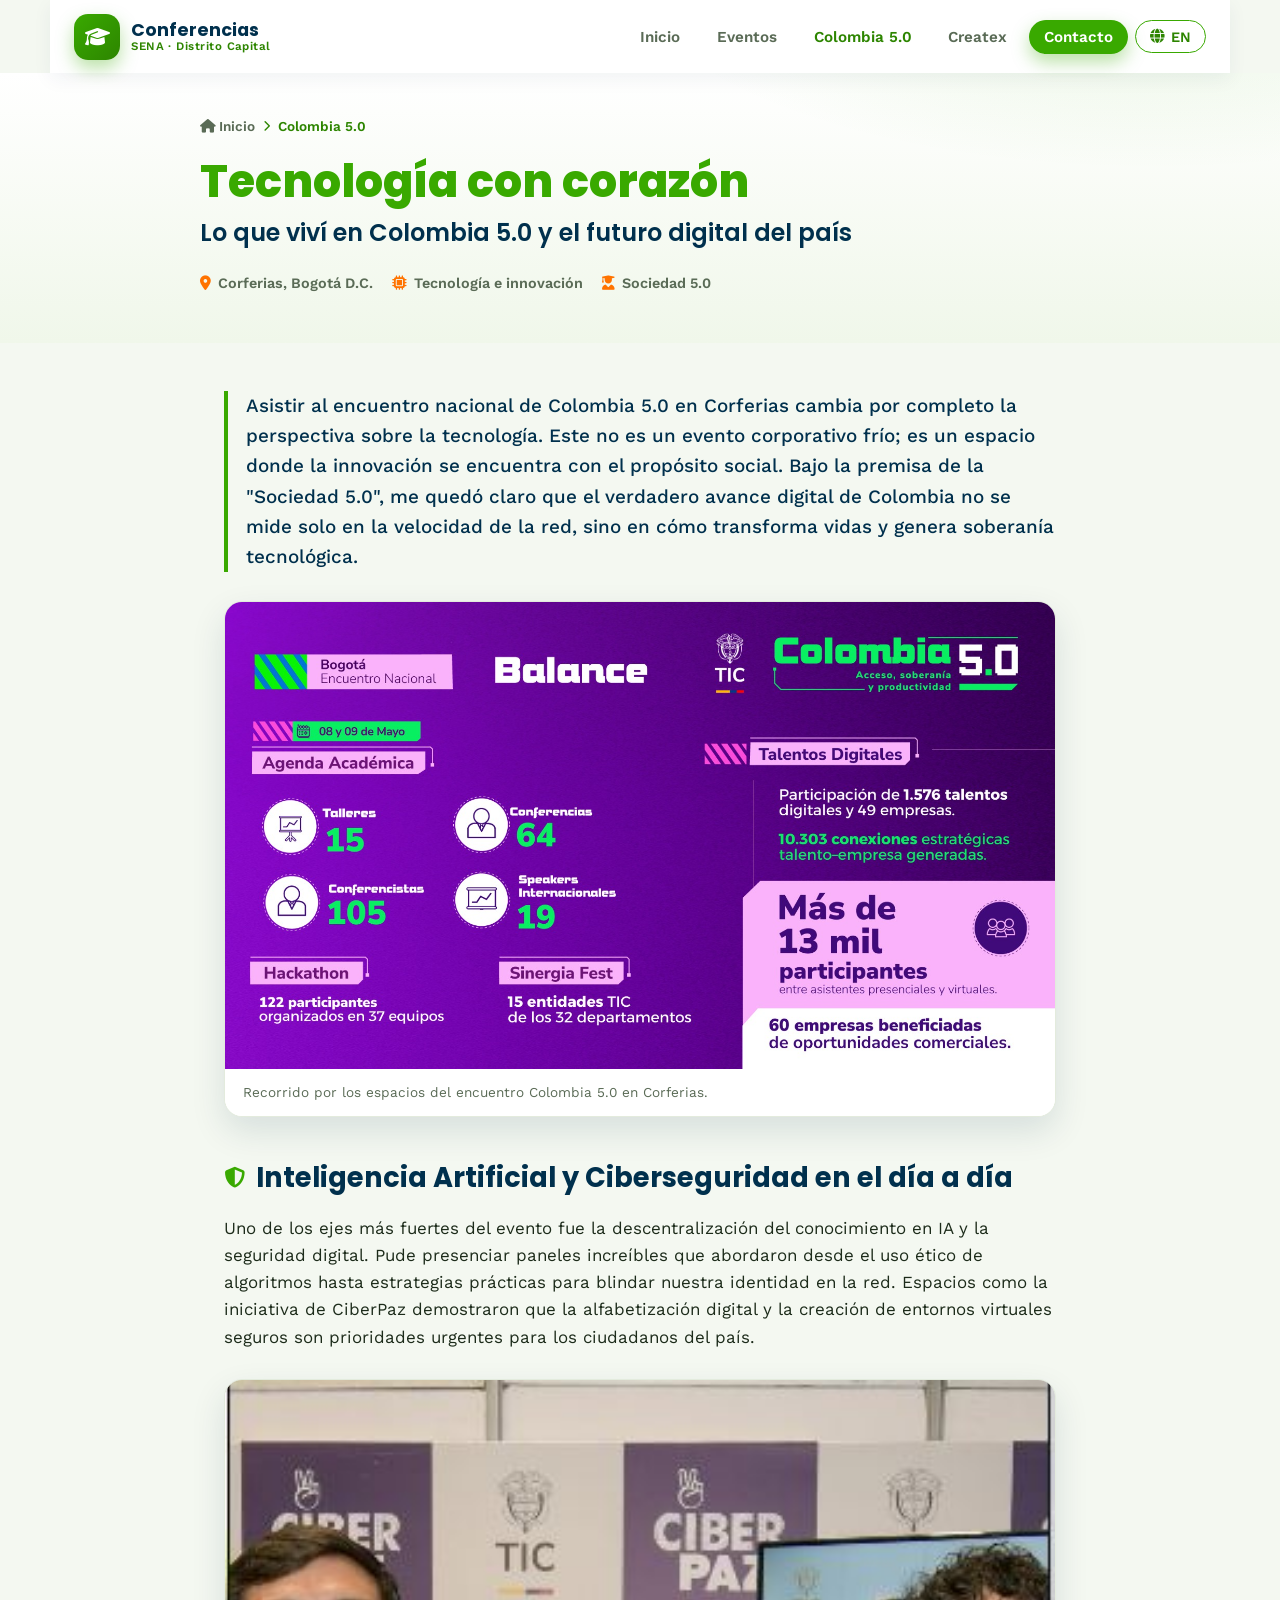
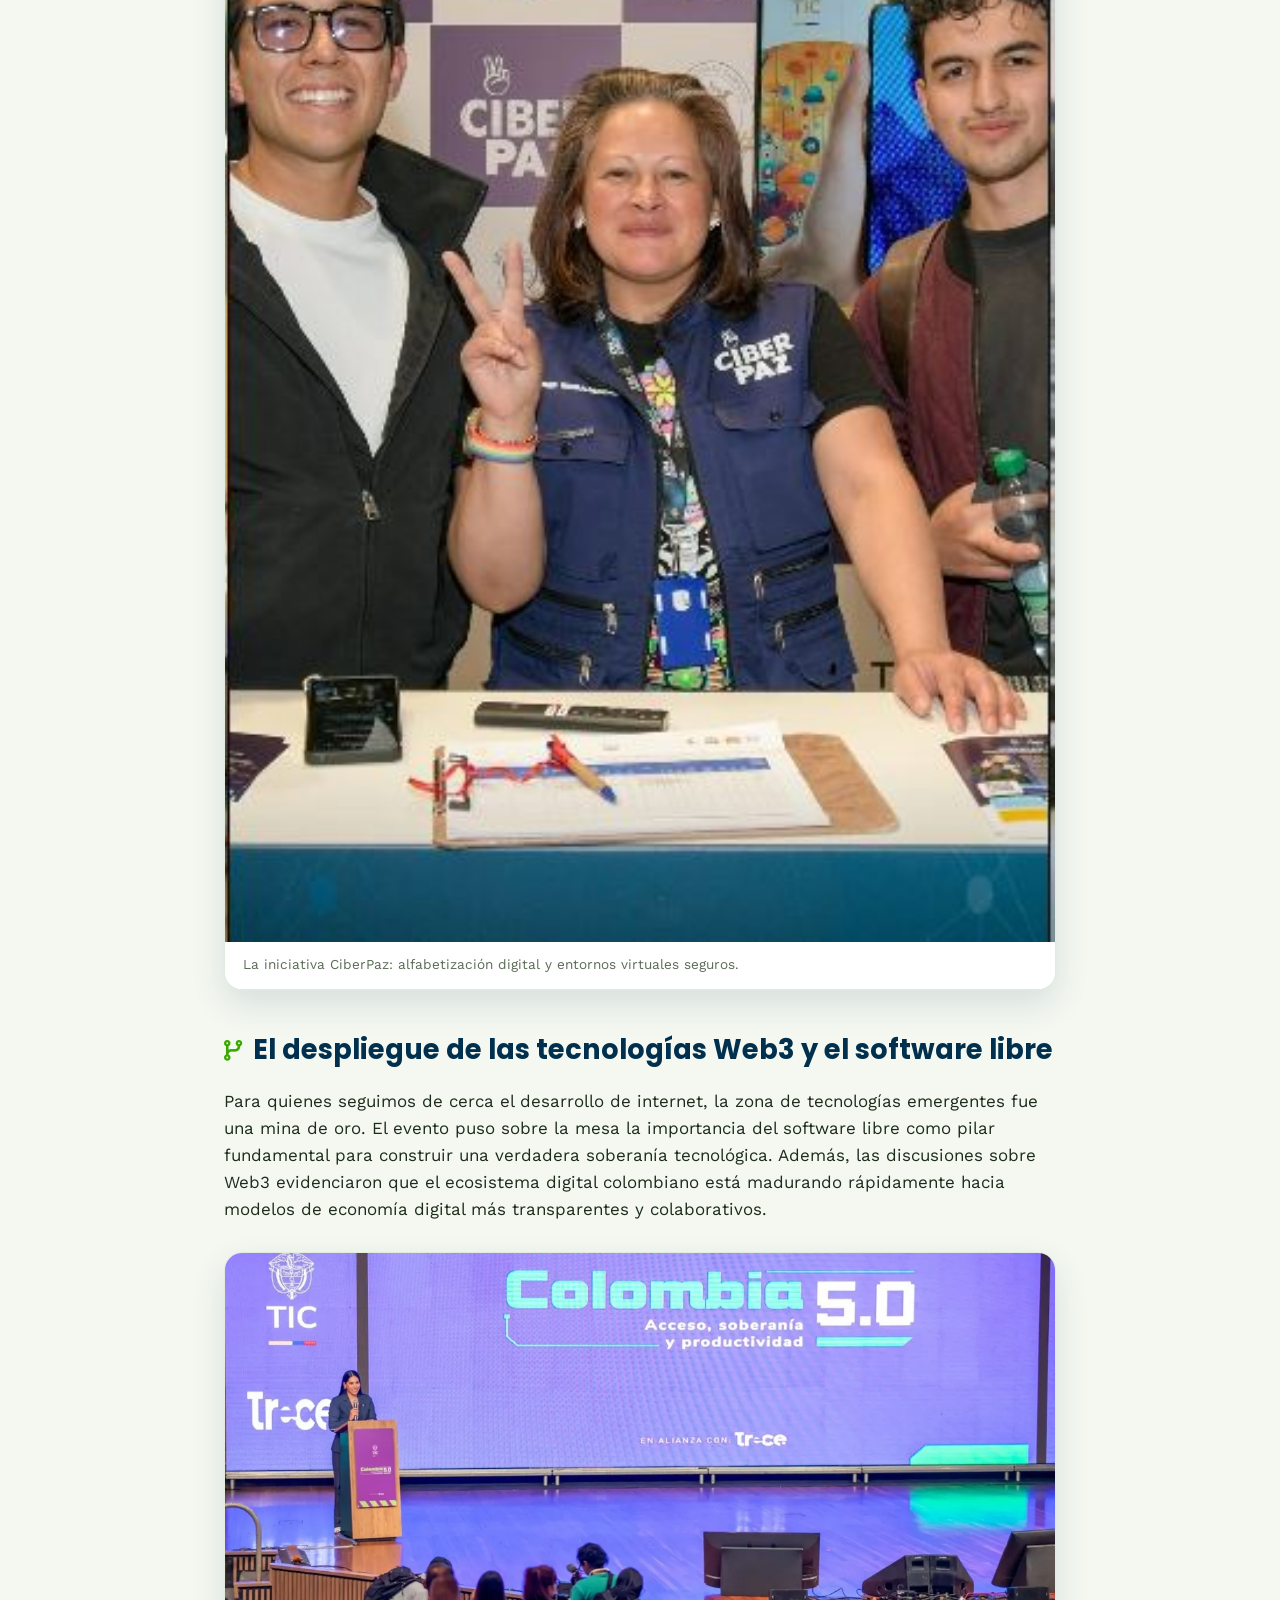
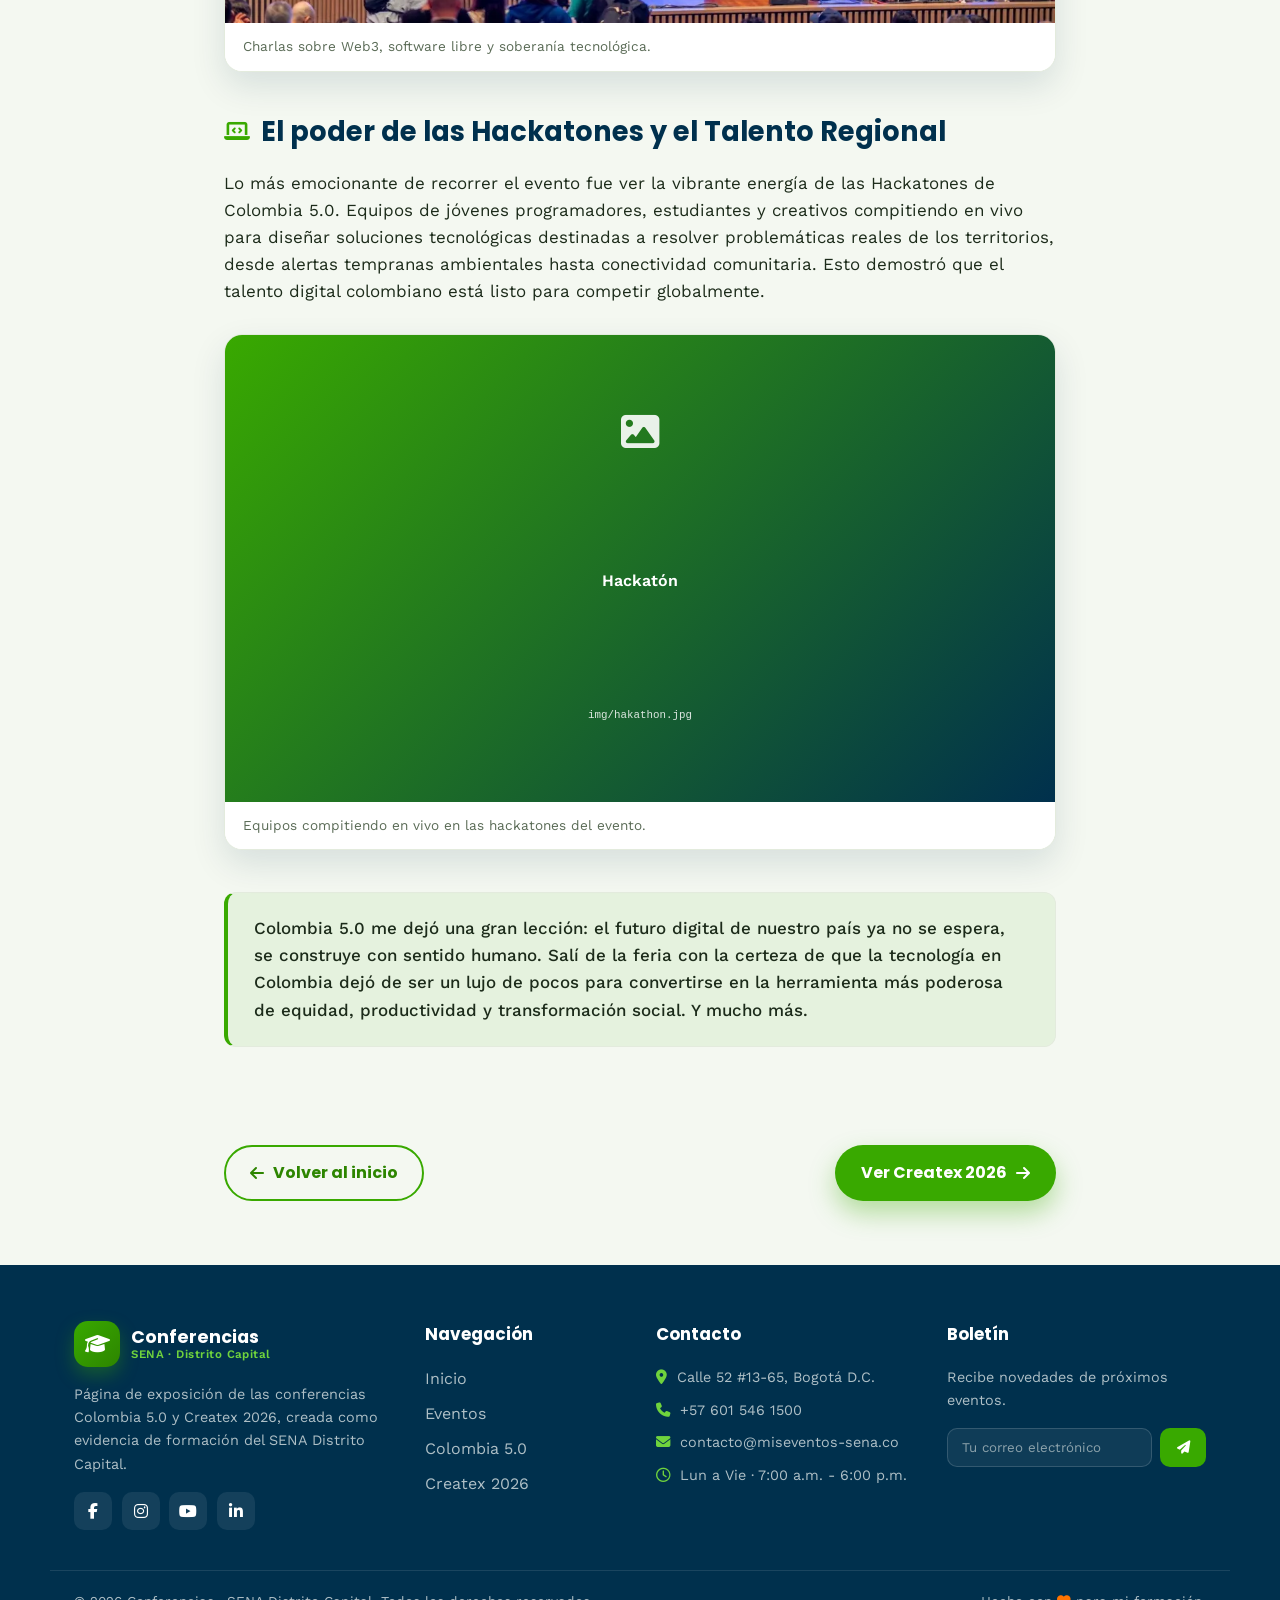
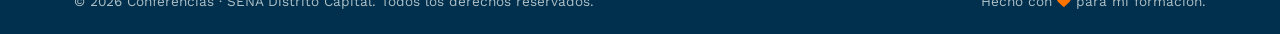
==== commit e3dc2609: "Add navbar language toggle to switch site between Spanish and English Co-Authored-By: Johnny Cardozo" ====
--- a/Colombia.html
+++ b/Colombia.html
@@ -4,7 +4,7 @@
   <meta charset="UTF-8" />
   <meta name="viewport" content="width=device-width, initial-scale=1.0" />
   <meta name="description" content="Crónica de Colombia 5.0: tecnología con corazón, IA, ciberseguridad, Web3 y hackatones en Corferias, vivido por un aprendiz del SENA Distrito Capital." />
-  <title>Colombia 5.0 · Conferencias SENA</title>
+  <title data-i18n="page_title_colombia">Colombia 5.0 · Conferencias SENA</title>
   <link rel="preconnect" href="https://fonts.googleapis.com" />
   <link rel="preconnect" href="https://fonts.gstatic.com" crossorigin />
   <link href="https://fonts.googleapis.com/css2?family=Poppins:wght@400;500;600;700;800&family=Work+Sans:wght@400;500;600&display=swap" rel="stylesheet" />
@@ -17,7 +17,7 @@
     <a href="index.html" class="brand">
       <span class="brand__logo" aria-hidden="true"><i class="fa-solid fa-graduation-cap"></i></span>
       <span class="brand__text">
-        <strong>Conferencias</strong>
+        <strong data-i18n="brand_title">Conferencias</strong>
         <small>SENA · Distrito Capital</small>
       </span>
     </a>
@@ -25,11 +25,17 @@
       <span></span><span></span><span></span>
     </button>
     <ul class="nav-menu" id="navMenu">
-      <li><a href="index.html" class="nav-link">Inicio</a></li>
-      <li><a href="index.html#eventos" class="nav-link">Eventos</a></li>
-      <li><a href="colombia.html" class="nav-link active">Colombia 5.0</a></li>
-      <li><a href="createx.html" class="nav-link">Createx</a></li>
-      <li><a href="index.html#contacto" class="nav-link nav-link--cta">Contacto</a></li>
+      <li><a href="index.html" class="nav-link" data-i18n="nav_home">Inicio</a></li>
+      <li><a href="index.html#eventos" class="nav-link" data-i18n="nav_events">Eventos</a></li>
+      <li><a href="colombia.html" class="nav-link active" data-i18n="nav_colombia">Colombia 5.0</a></li>
+      <li><a href="createx.html" class="nav-link" data-i18n="nav_createx">Createx</a></li>
+      <li><a href="index.html#contacto" class="nav-link nav-link--cta" data-i18n="nav_contact">Contacto</a></li>
+      <li class="nav-item--lang">
+        <button type="button" class="lang-toggle" id="langToggle" data-i18n-aria-label="lang_aria" aria-label="Cambiar idioma a inglés">
+          <i class="fa-solid fa-globe" aria-hidden="true"></i>
+          <span data-i18n="lang_label">EN</span>
+        </button>
+      </li>
     </ul>
   </nav>
 
@@ -37,16 +43,16 @@
   <header class="article-hero">
     <div class="article-hero__inner">
       <p class="breadcrumb">
-        <a href="index.html"><i class="fa-solid fa-house"></i> Inicio</a>
+        <a href="index.html"><i class="fa-solid fa-house"></i> <span data-i18n="breadcrumb_home">Inicio</span></a>
         <i class="fa-solid fa-chevron-right" style="font-size:.7rem;"></i>
-        <span>Colombia 5.0</span>
+        <span data-i18n="co_breadcrumb">Colombia 5.0</span>
       </p>
-      <h1>Tecnología con corazón</h1>
-      <h2>Lo que viví en Colombia 5.0 y el futuro digital del país</h2>
+      <h1 data-i18n="co_h1">Tecnología con corazón</h1>
+      <h2 data-i18n="co_h2">Lo que viví en Colombia 5.0 y el futuro digital del país</h2>
       <div class="article-hero__meta">
-        <span><i class="fa-solid fa-location-dot"></i> Corferias, Bogotá D.C.</span>
-        <span><i class="fa-solid fa-microchip"></i> Tecnología e innovación</span>
-        <span><i class="fa-solid fa-user-graduate"></i> Sociedad 5.0</span>
+        <span><i class="fa-solid fa-location-dot"></i> <span data-i18n="co_meta1">Corferias, Bogotá D.C.</span></span>
+        <span><i class="fa-solid fa-microchip"></i> <span data-i18n="co_meta2">Tecnología e innovación</span></span>
+        <span><i class="fa-solid fa-user-graduate"></i> <span data-i18n="co_meta3">Sociedad 5.0</span></span>
       </div>
     </div>
   </header>
@@ -54,7 +60,7 @@
   <!-- ===================== ARTÍCULO ===================== -->
   <main>
     <article class="article">
-      <p class="lead">
+      <p class="lead" data-i18n="co_lead">
         Asistir al encuentro nacional de Colombia 5.0 en Corferias cambia por completo la perspectiva
         sobre la tecnología. Este no es un evento corporativo frío; es un espacio donde la innovación se
         encuentra con el propósito social. Bajo la premisa de la "Sociedad 5.0", me quedó claro que el
@@ -64,12 +70,12 @@
 
       <figure class="figure">
         <img src="img/partescolombia.jpg" alt="Partes del evento Colombia 5.0" loading="lazy" />
-        <div class="figure__ph"><i class="fa-solid fa-image"></i><span>Imagen del evento</span><small>img/partescolombia.jpg</small></div>
-        <figcaption>Recorrido por los espacios del encuentro Colombia 5.0 en Corferias.</figcaption>
+        <div class="figure__ph"><i class="fa-solid fa-image"></i><span data-i18n="ph_event_img">Imagen del evento</span><small>img/partescolombia.jpg</small></div>
+        <figcaption data-i18n="co_fig1">Recorrido por los espacios del encuentro Colombia 5.0 en Corferias.</figcaption>
       </figure>
 
-      <h3><i class="fa-solid fa-shield-halved"></i> Inteligencia Artificial y Ciberseguridad en el día a día</h3>
-      <p>
+      <h3><i class="fa-solid fa-shield-halved"></i> <span data-i18n="co_h3_1">Inteligencia Artificial y Ciberseguridad en el día a día</span></h3>
+      <p data-i18n="co_p1">
         Uno de los ejes más fuertes del evento fue la descentralización del conocimiento en IA y la
         seguridad digital. Pude presenciar paneles increíbles que abordaron desde el uso ético de
         algoritmos hasta estrategias prácticas para blindar nuestra identidad en la red. Espacios como la
@@ -79,12 +85,12 @@
 
       <figure class="figure">
         <img src="img/CiberPaz.JPG" alt="Paz sobre tecnología — iniciativa CiberPaz" loading="lazy" />
-        <div class="figure__ph"><i class="fa-solid fa-image"></i><span>Iniciativa CiberPaz</span><small>img/CiberPaz.JPG</small></div>
-        <figcaption>La iniciativa CiberPaz: alfabetización digital y entornos virtuales seguros.</figcaption>
+        <div class="figure__ph"><i class="fa-solid fa-image"></i><span data-i18n="ph_ciberpaz">Iniciativa CiberPaz</span><small>img/CiberPaz.JPG</small></div>
+        <figcaption data-i18n="co_fig2">La iniciativa CiberPaz: alfabetización digital y entornos virtuales seguros.</figcaption>
       </figure>
 
-      <h3><i class="fa-solid fa-code-branch"></i> El despliegue de las tecnologías Web3 y el software libre</h3>
-      <p>
+      <h3><i class="fa-solid fa-code-branch"></i> <span data-i18n="co_h3_2">El despliegue de las tecnologías Web3 y el software libre</span></h3>
+      <p data-i18n="co_p2">
         Para quienes seguimos de cerca el desarrollo de internet, la zona de tecnologías emergentes fue una
         mina de oro. El evento puso sobre la mesa la importancia del software libre como pilar fundamental
         para construir una verdadera soberanía tecnológica. Además, las discusiones sobre Web3 evidenciaron
@@ -94,12 +100,12 @@
 
       <figure class="figure">
         <img src="img/colombia5.webp" alt="Conferencia Colombia 5.0" loading="lazy" />
-        <div class="figure__ph"><i class="fa-solid fa-image"></i><span>Conferencia</span><small>img/colombia5.webp</small></div>
-        <figcaption>Charlas sobre Web3, software libre y soberanía tecnológica.</figcaption>
+        <div class="figure__ph"><i class="fa-solid fa-image"></i><span data-i18n="ph_conference">Conferencia</span><small>img/colombia5.webp</small></div>
+        <figcaption data-i18n="co_fig3">Charlas sobre Web3, software libre y soberanía tecnológica.</figcaption>
       </figure>
 
-      <h3><i class="fa-solid fa-laptop-code"></i> El poder de las Hackatones y el Talento Regional</h3>
-      <p>
+      <h3><i class="fa-solid fa-laptop-code"></i> <span data-i18n="co_h3_3">El poder de las Hackatones y el Talento Regional</span></h3>
+      <p data-i18n="co_p3">
         Lo más emocionante de recorrer el evento fue ver la vibrante energía de las Hackatones de Colombia
         5.0. Equipos de jóvenes programadores, estudiantes y creativos compitiendo en vivo para diseñar
         soluciones tecnológicas destinadas a resolver problemáticas reales de los territorios, desde
@@ -109,11 +115,11 @@
 
       <figure class="figure">
         <img src="img/hakathon.jpg" alt="Hackatón en Colombia 5.0" loading="lazy" />
-        <div class="figure__ph"><i class="fa-solid fa-image"></i><span>Hackatón</span><small>img/hakathon.jpg</small></div>
-        <figcaption>Equipos compitiendo en vivo en las hackatones del evento.</figcaption>
+        <div class="figure__ph"><i class="fa-solid fa-image"></i><span data-i18n="ph_hackathon">Hackatón</span><small>img/hakathon.jpg</small></div>
+        <figcaption data-i18n="co_fig4">Equipos compitiendo en vivo en las hackatones del evento.</figcaption>
       </figure>
 
-      <p class="article__closing">
+      <p class="article__closing" data-i18n="co_closing">
         Colombia 5.0 me dejó una gran lección: el futuro digital de nuestro país ya no se espera, se
         construye con sentido humano. Salí de la feria con la certeza de que la tecnología en Colombia dejó
         de ser un lujo de pocos para convertirse en la herramienta más poderosa de equidad, productividad
@@ -122,8 +128,8 @@
     </article>
 
     <nav class="article__nav" aria-label="Navegación entre conferencias">
-      <a class="btn btn--ghost" href="index.html"><i class="fa-solid fa-arrow-left"></i> Volver al inicio</a>
-      <a class="btn btn--primary" href="createx.html">Ver Createx 2026 <i class="fa-solid fa-arrow-right"></i></a>
+      <a class="btn btn--ghost" href="index.html"><i class="fa-solid fa-arrow-left"></i> <span data-i18n="co_nav_back">Volver al inicio</span></a>
+      <a class="btn btn--primary" href="createx.html"><span data-i18n="co_nav_next">Ver Createx 2026</span> <i class="fa-solid fa-arrow-right"></i></a>
     </nav>
   </main>
 
@@ -134,11 +140,11 @@
         <a href="index.html" class="brand brand--footer">
           <span class="brand__logo" aria-hidden="true"><i class="fa-solid fa-graduation-cap"></i></span>
           <span class="brand__text">
-            <strong>Conferencias</strong>
+            <strong data-i18n="brand_title">Conferencias</strong>
             <small>SENA · Distrito Capital</small>
           </span>
         </a>
-        <p class="footer__about">
+        <p class="footer__about" data-i18n="ft_about">
           Página de exposición de las conferencias Colombia 5.0 y Createx 2026, creada como
           evidencia de formación del SENA Distrito Capital.
         </p>
@@ -150,36 +156,36 @@
         </div>
       </div>
       <div class="footer__col">
-        <h4>Navegación</h4>
+        <h4 data-i18n="ft_nav_title">Navegación</h4>
         <ul>
-          <li><a href="index.html">Inicio</a></li>
-          <li><a href="index.html#eventos">Eventos</a></li>
-          <li><a href="colombia.html">Colombia 5.0</a></li>
-          <li><a href="createx.html">Createx 2026</a></li>
+          <li><a href="index.html" data-i18n="ft_nav_home">Inicio</a></li>
+          <li><a href="index.html#eventos" data-i18n="ft_nav_events">Eventos</a></li>
+          <li><a href="colombia.html" data-i18n="ft_nav_colombia">Colombia 5.0</a></li>
+          <li><a href="createx.html" data-i18n="ft_nav_createx">Createx 2026</a></li>
         </ul>
       </div>
       <div class="footer__col">
-        <h4>Contacto</h4>
+        <h4 data-i18n="ft_contact_title">Contacto</h4>
         <ul class="footer__contact">
           <li><i class="fa-solid fa-location-dot"></i> Calle 52 #13-65, Bogotá D.C.</li>
           <li><i class="fa-solid fa-phone"></i> +57 601 546 1500</li>
           <li><i class="fa-solid fa-envelope"></i> contacto@miseventos-sena.co</li>
-          <li><i class="fa-regular fa-clock"></i> Lun a Vie · 7:00 a.m. - 6:00 p.m.</li>
+          <li><i class="fa-regular fa-clock"></i> <span data-i18n="ar_hours">Lun a Vie · 7:00 a.m. - 6:00 p.m.</span></li>
         </ul>
       </div>
       <div class="footer__col">
-        <h4>Boletín</h4>
-        <p class="footer__about">Recibe novedades de próximos eventos.</p>
+        <h4 data-i18n="ft_newsletter_title">Boletín</h4>
+        <p class="footer__about" data-i18n="ft_newsletter_text">Recibe novedades de próximos eventos.</p>
         <form class="footer__form" id="newsletter">
-          <input type="email" placeholder="Tu correo electrónico" aria-label="Correo electrónico" required />
+          <input type="email" placeholder="Tu correo electrónico" data-i18n-placeholder="ft_email_ph" aria-label="Correo electrónico" required />
           <button type="submit" aria-label="Suscribirse"><i class="fa-solid fa-paper-plane"></i></button>
         </form>
         <p class="footer__note" id="newsletterMsg" role="status"></p>
       </div>
     </div>
     <div class="footer__bar">
-      <p>© <span id="year"></span> Conferencias · SENA Distrito Capital. Todos los derechos reservados.</p>
-      <p>Hecho con <i class="fa-solid fa-heart"></i> para mi formación.</p>
+      <p>© <span id="year"></span> <span data-i18n="ft_copyright">Conferencias · SENA Distrito Capital. Todos los derechos reservados.</span></p>
+      <p><span data-i18n="ft_made_1">Hecho con</span> <i class="fa-solid fa-heart"></i> <span data-i18n="ft_made_2">para mi formación.</span></p>
     </div>
   </footer>
 
--- a/styles.css
+++ b/styles.css
@@ -112,6 +112,26 @@
   box-shadow: 0 8px 18px rgba(57, 169, 0, 0.35);
 }
 .nav-link--cta:hover { background: var(--sena-green-dark); transform: translateY(-2px); }
+
+/* Selector de idioma */
+.nav-item--lang { display: flex; align-items: center; }
+.lang-toggle {
+  display: inline-flex;
+  align-items: center;
+  gap: 0.4rem;
+  padding: 0.45rem 0.9rem;
+  border: 1.5px solid var(--sena-green);
+  border-radius: 999px;
+  background: transparent;
+  color: var(--sena-green-dark);
+  font-family: "Work Sans", system-ui, sans-serif;
+  font-weight: 600;
+  font-size: 0.9rem;
+  cursor: pointer;
+  transition: var(--transition);
+}
+.lang-toggle:hover { background: var(--sena-green); color: #fff; transform: translateY(-2px); }
+.lang-toggle i { font-size: 0.9rem; }
 
 .nav-toggle {
   display: none;
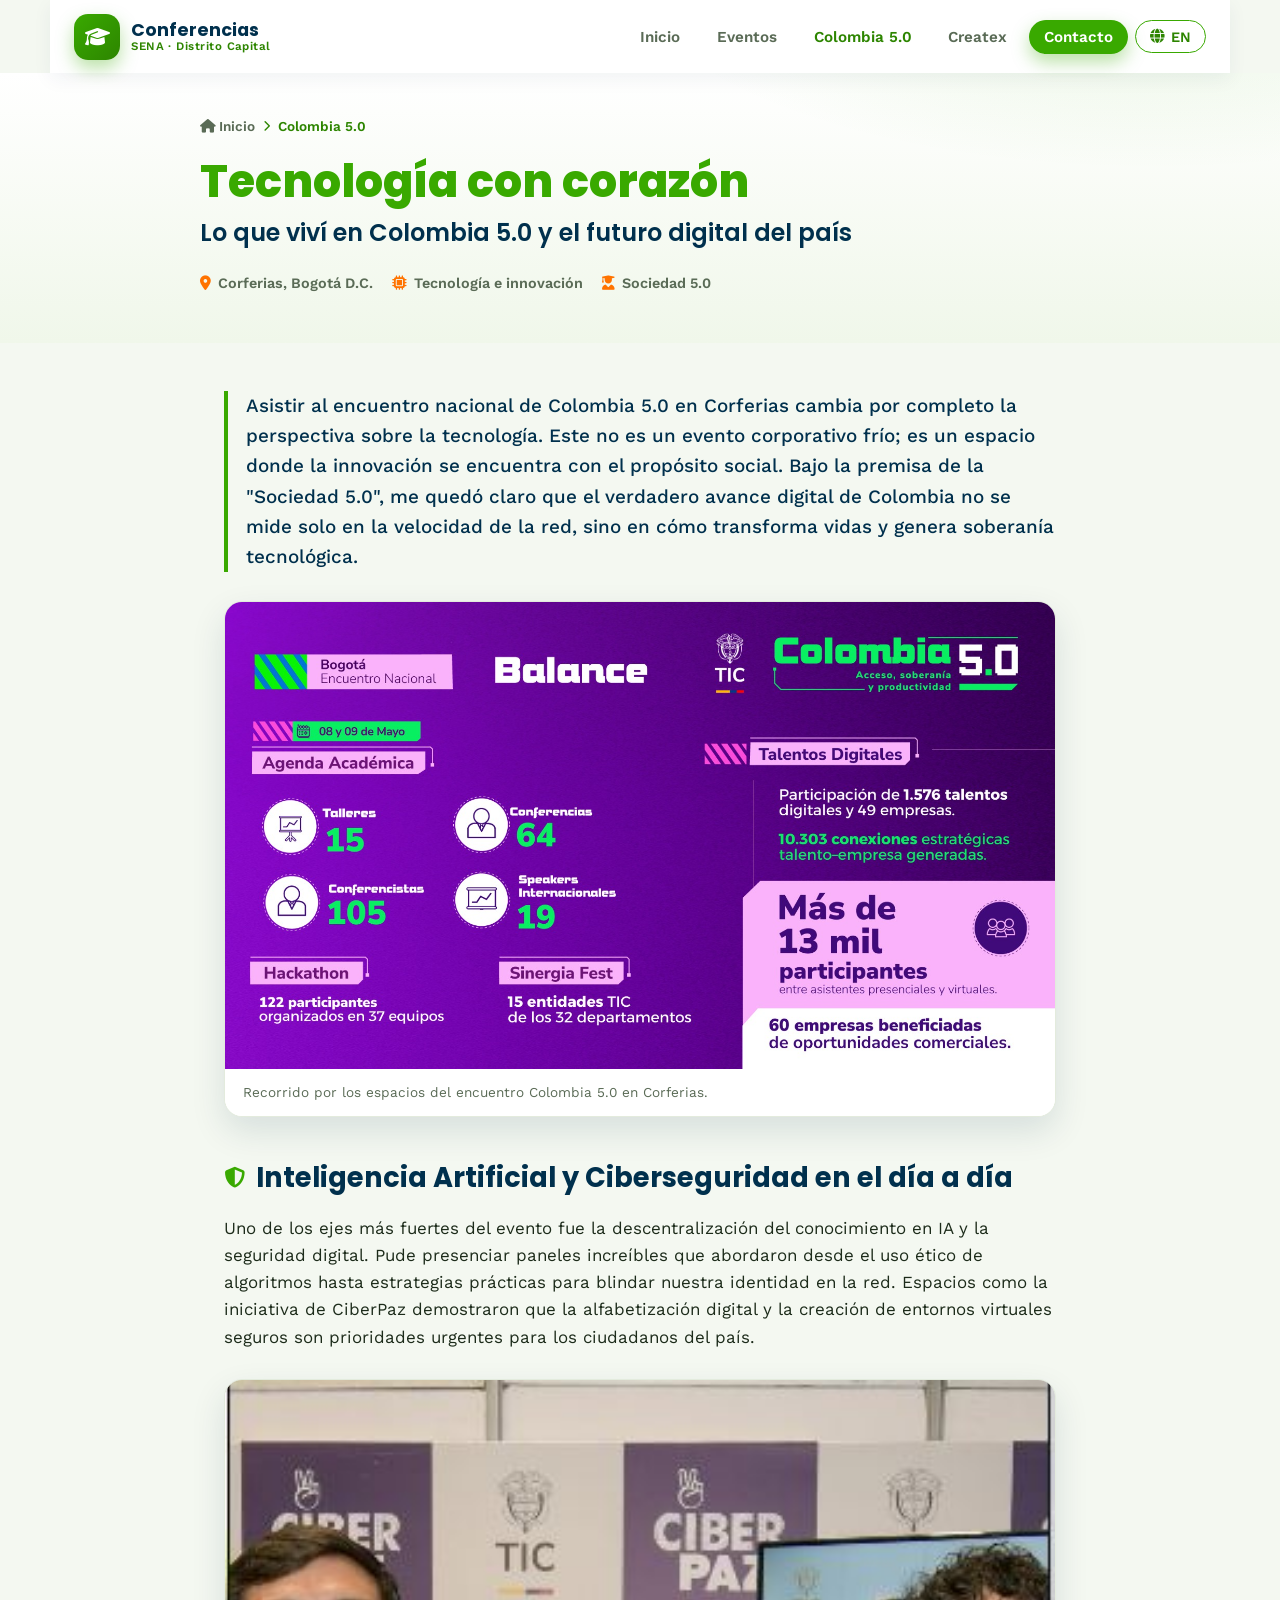
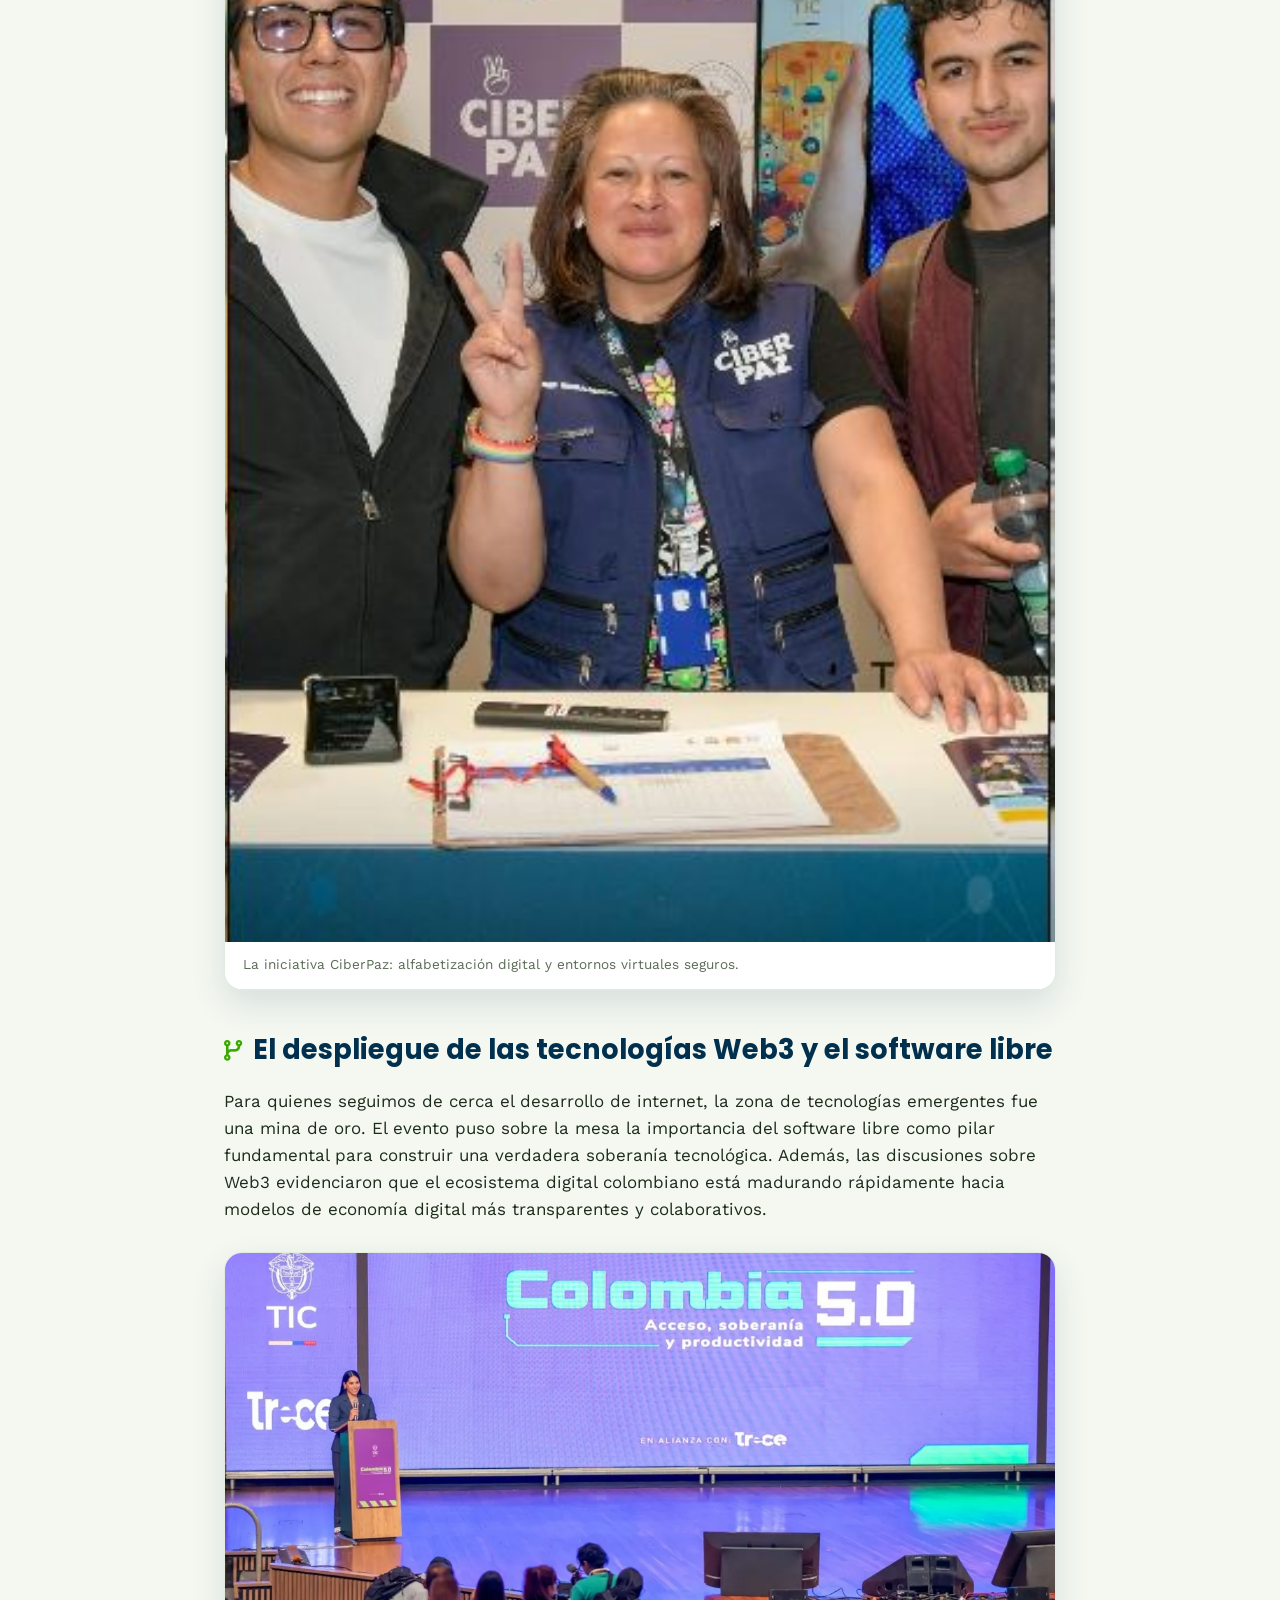
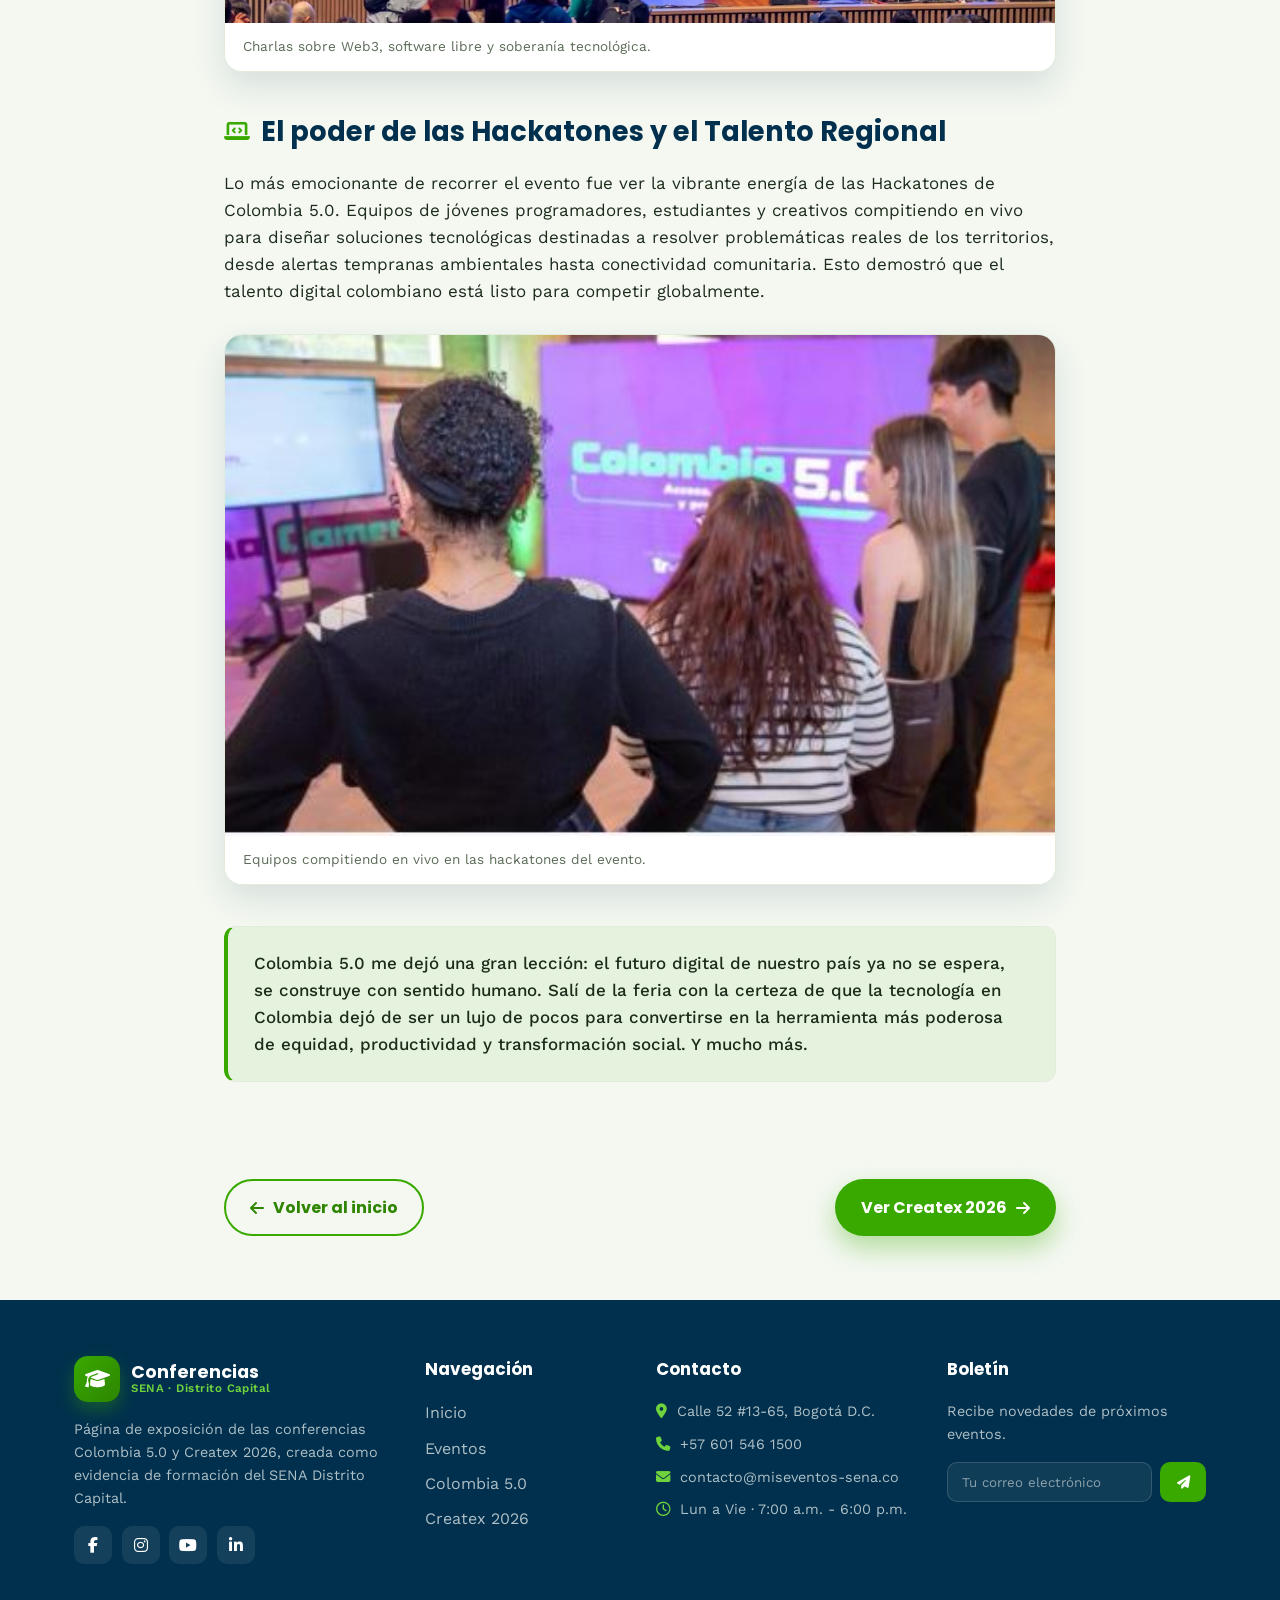
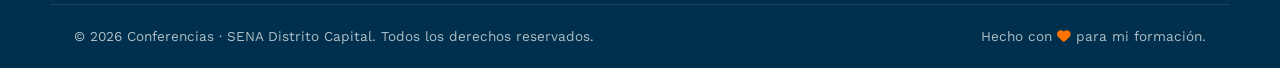
==== commit bc20acc0: "Arreglo imagen hackaton" ====
--- a/Colombia.html
+++ b/Colombia.html
@@ -114,7 +114,7 @@
       </p>
 
       <figure class="figure">
-        <img src="img/hakathon.jpg" alt="Hackatón en Colombia 5.0" loading="lazy" />
+        <img src="img/hakathon.JPG" alt="Hackatón en Colombia 5.0" loading="lazy" />
         <div class="figure__ph"><i class="fa-solid fa-image"></i><span data-i18n="ph_hackathon">Hackatón</span><small>img/hakathon.jpg</small></div>
         <figcaption data-i18n="co_fig4">Equipos compitiendo en vivo en las hackatones del evento.</figcaption>
       </figure>
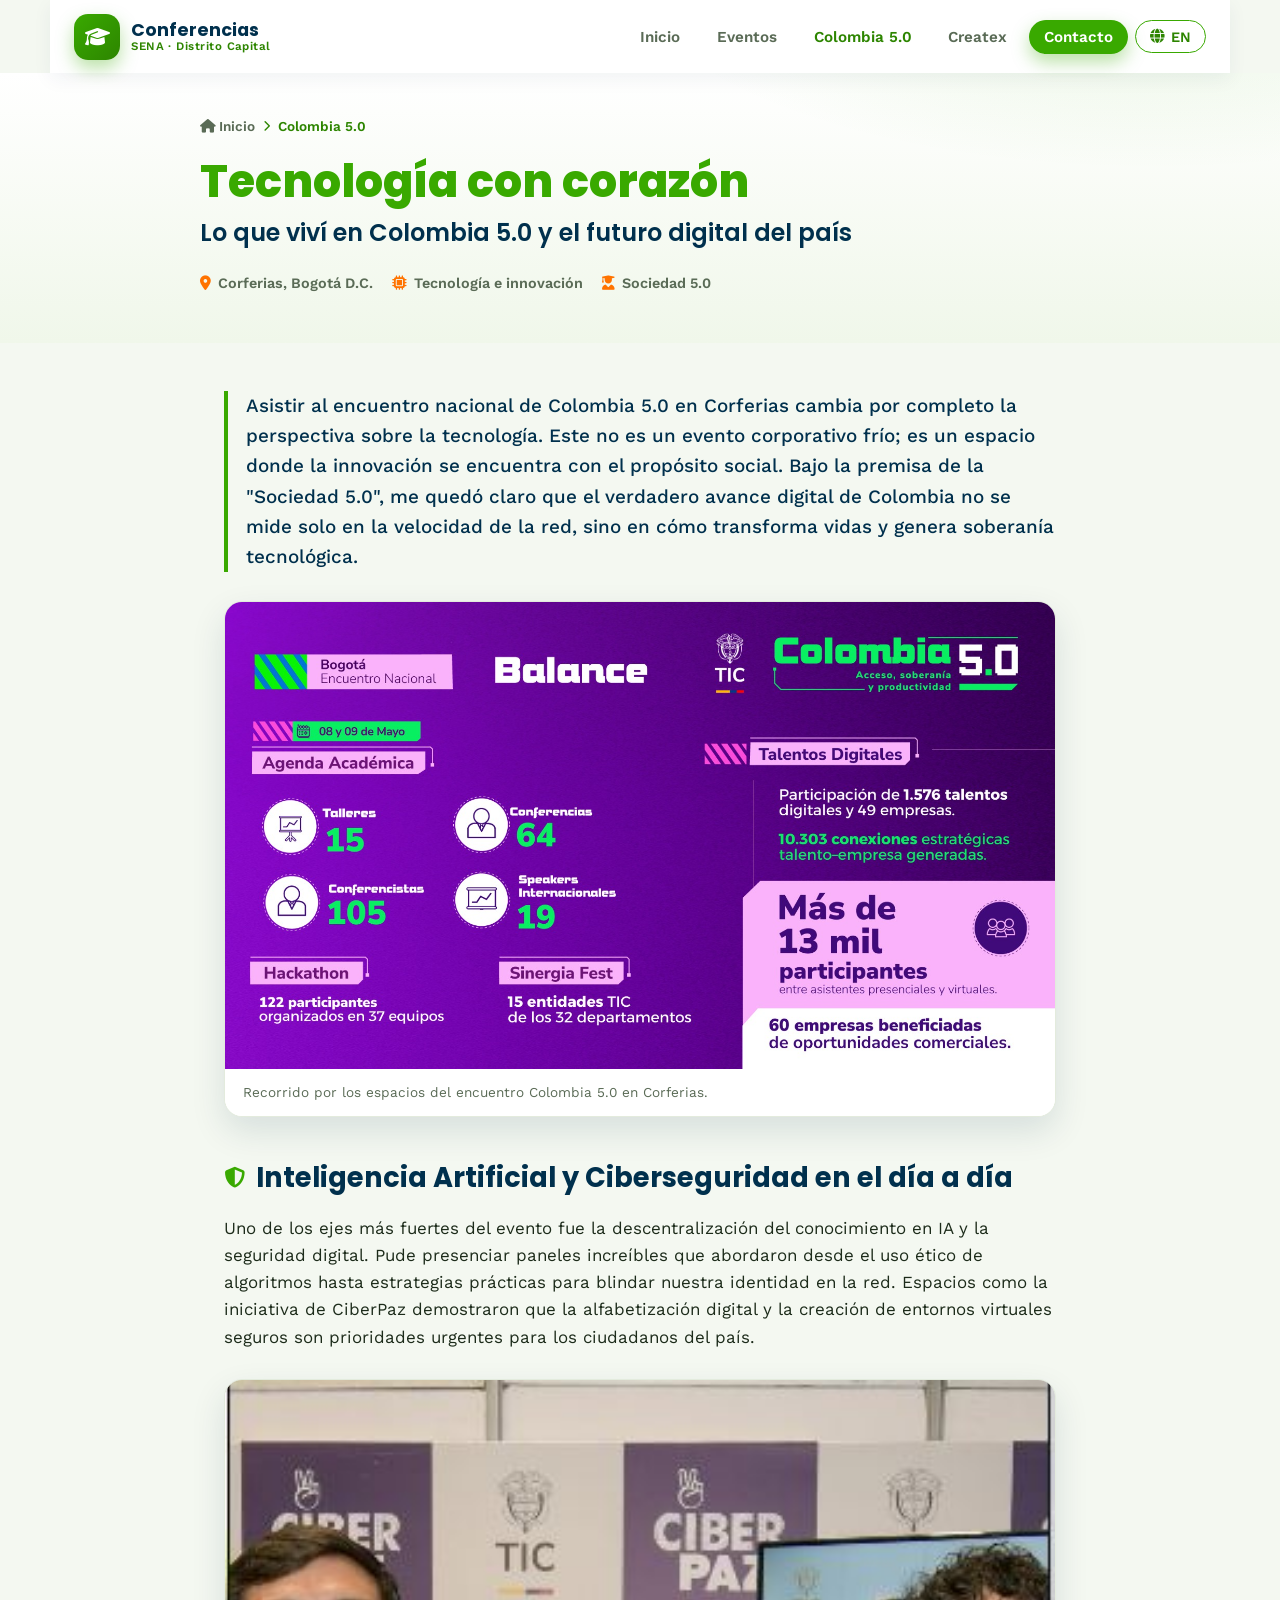
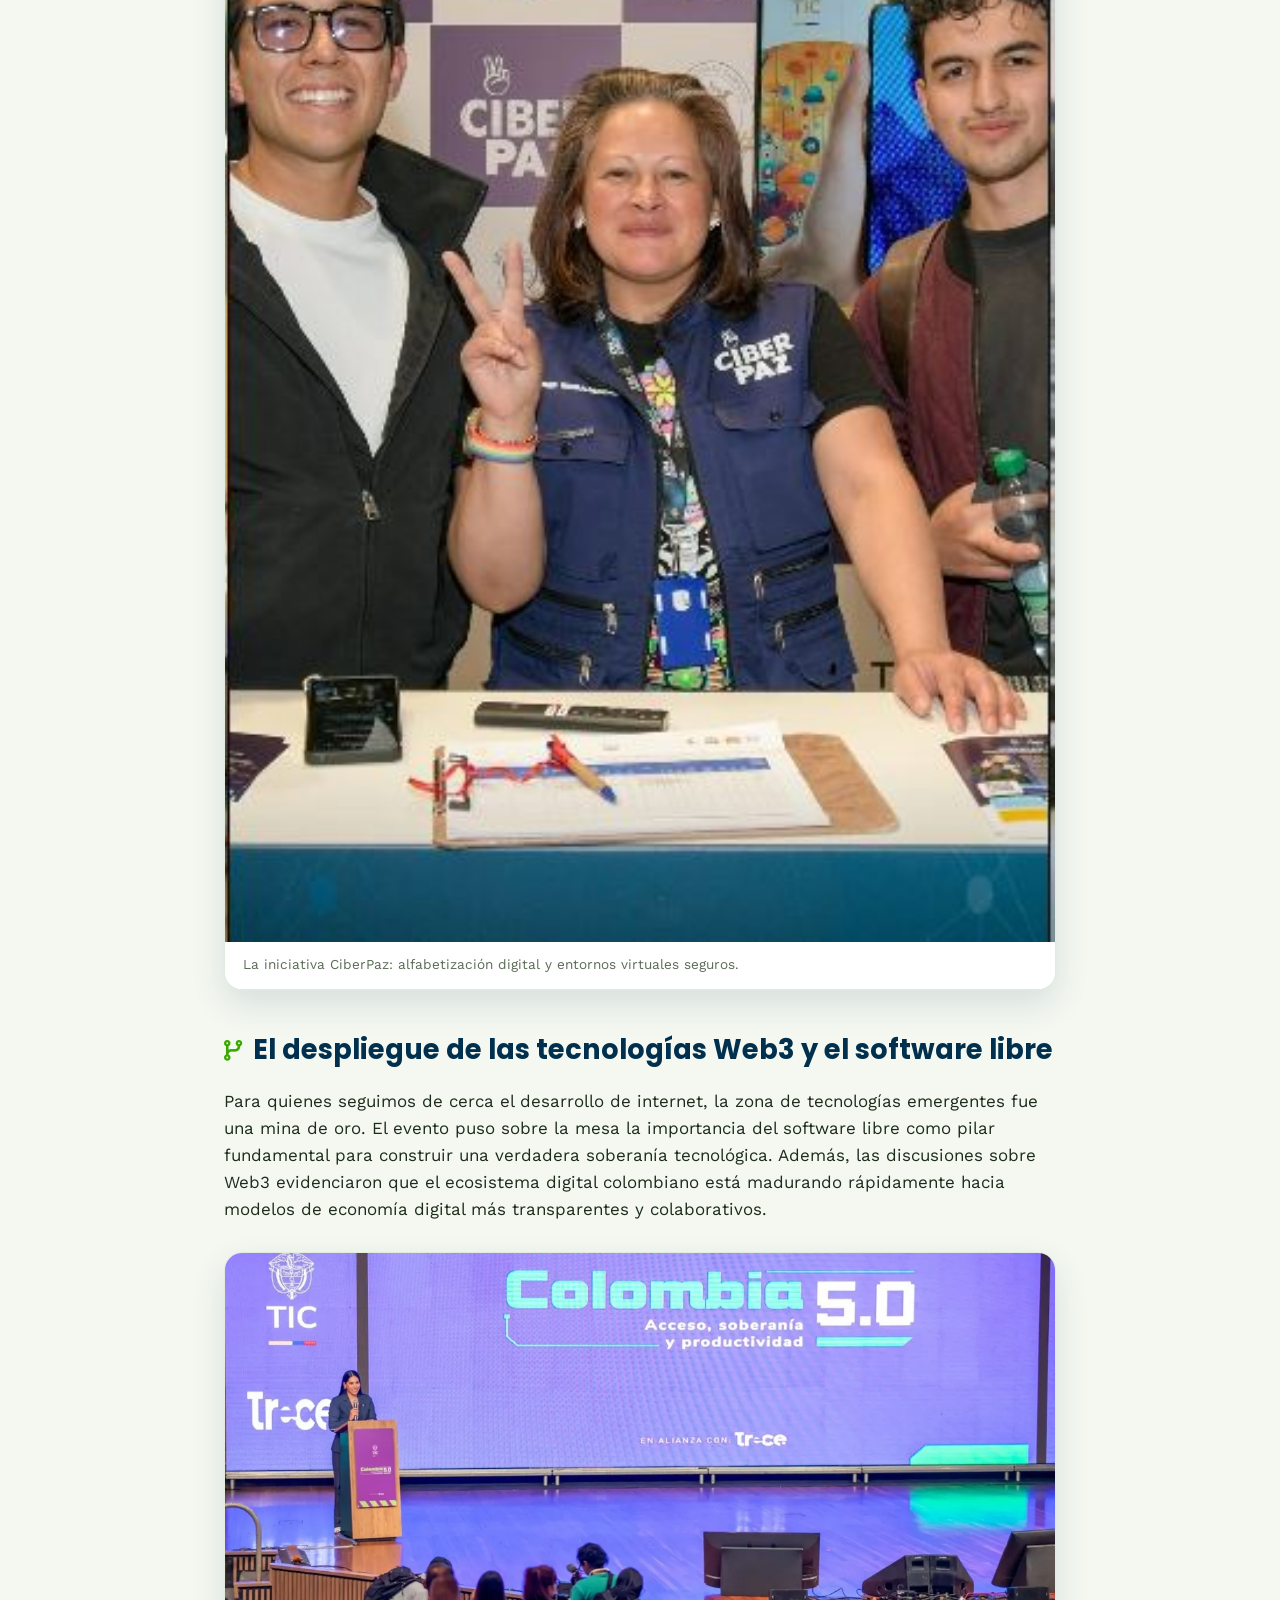
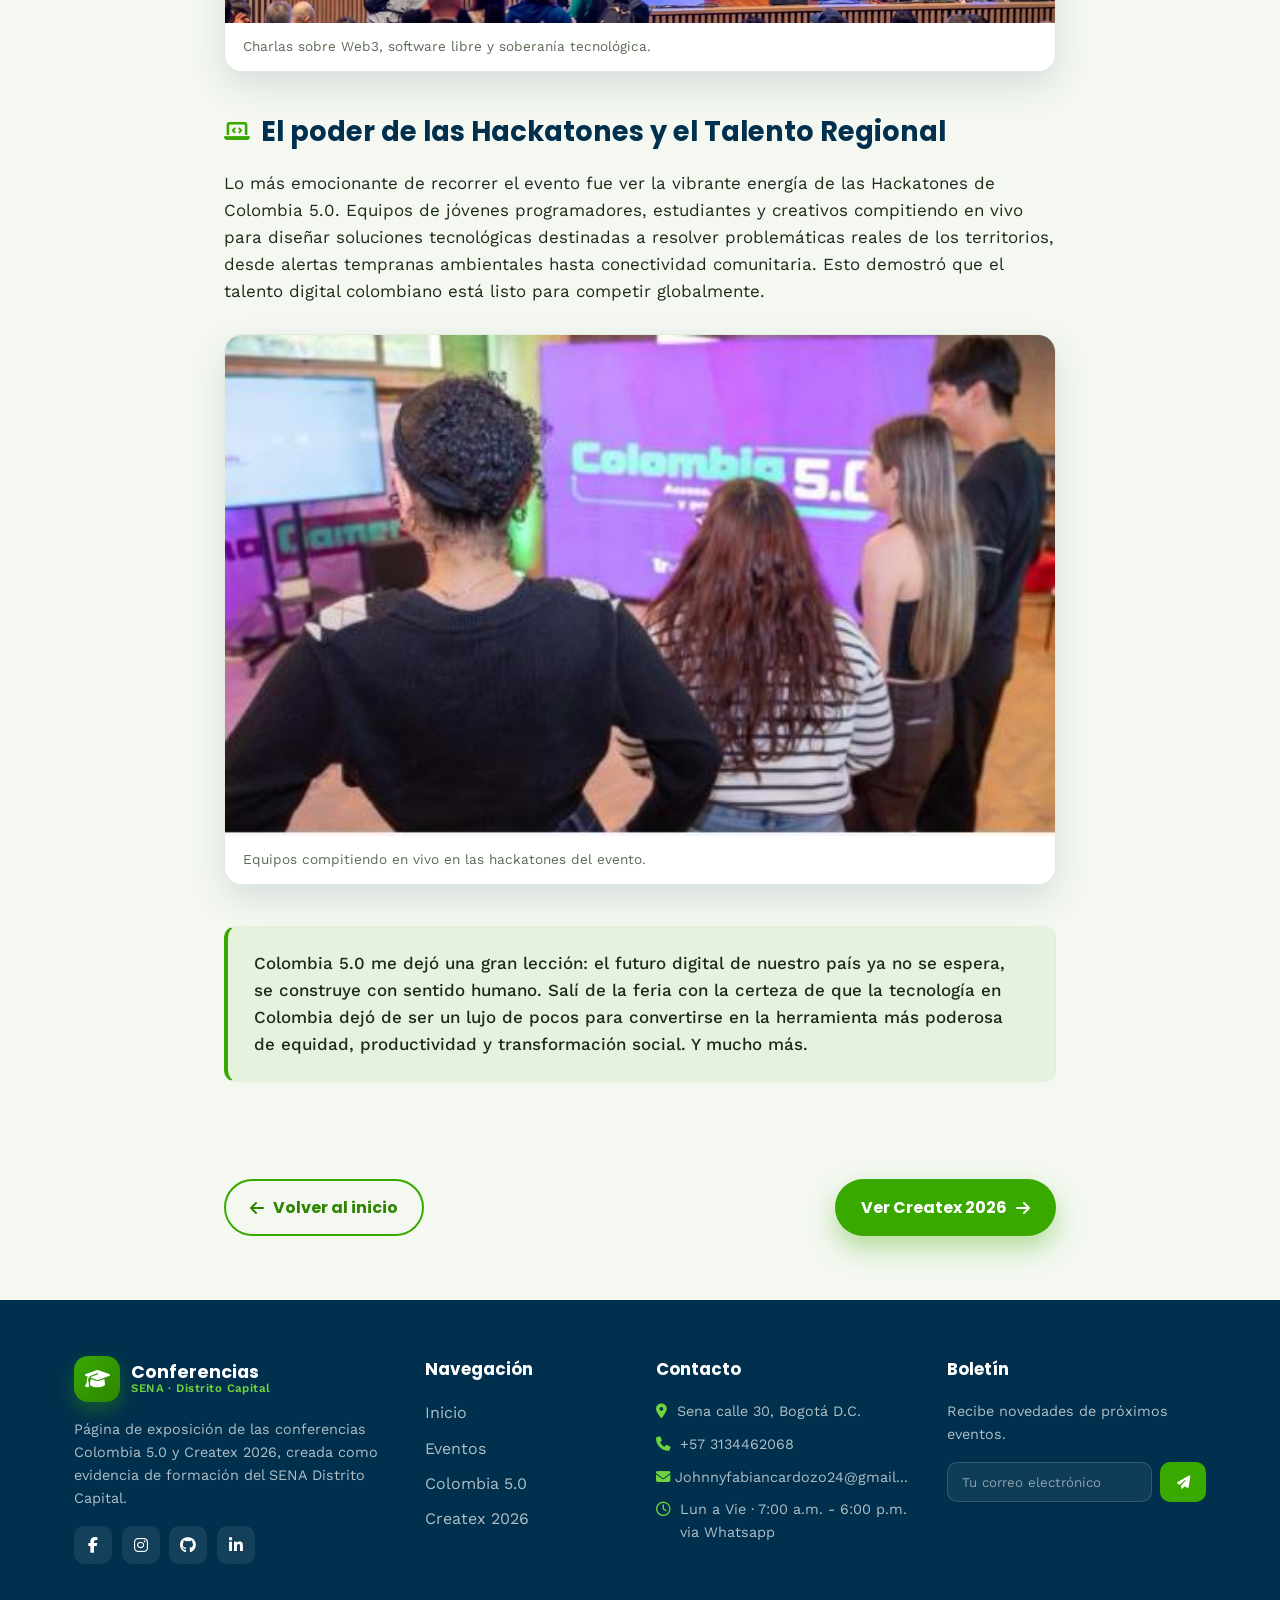
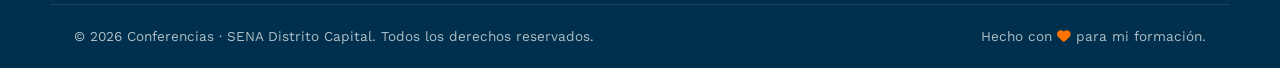
==== commit 99d341e1: "Arreglo footer" ====
--- a/Colombia.html
+++ b/Colombia.html
@@ -137,7 +137,7 @@
   <footer class="site-footer" id="contacto">
     <div class="footer__grid">
       <div class="footer__col">
-        <a href="index.html" class="brand brand--footer">
+        <a href="#inicio" class="brand brand--footer">
           <span class="brand__logo" aria-hidden="true"><i class="fa-solid fa-graduation-cap"></i></span>
           <span class="brand__text">
             <strong data-i18n="brand_title">Conferencias</strong>
@@ -149,30 +149,33 @@
           evidencia de formación del SENA Distrito Capital.
         </p>
         <div class="footer__social">
-          <a href="#" aria-label="Facebook"><i class="fa-brands fa-facebook-f"></i></a>
-          <a href="#" aria-label="Instagram"><i class="fa-brands fa-instagram"></i></a>
-          <a href="#" aria-label="YouTube"><i class="fa-brands fa-youtube"></i></a>
-          <a href="#" aria-label="LinkedIn"><i class="fa-brands fa-linkedin-in"></i></a>
+          <a href="https://www.facebook.com/johnnyfabian.cardozomontenegro/?locale=es_LA" aria-label="Facebook"><i class="fa-brands fa-facebook-f"></i></a>
+          <a href="https://www.instagram.com/_._johnny_._24/" aria-label="Instagram"><i class="fa-brands fa-instagram"></i></a>
+          <a href="https://github.com/XOONIX" aria-label="Github"><i class="fa-brands fa-github"></i></a>
+          <a href="https://www.linkedin.com/in/johnny-cardozo-b23768329/" aria-label="LinkedIn"><i class="fa-brands fa-linkedin-in"></i></a>
         </div>
       </div>
+
       <div class="footer__col">
         <h4 data-i18n="ft_nav_title">Navegación</h4>
         <ul>
-          <li><a href="index.html" data-i18n="ft_nav_home">Inicio</a></li>
-          <li><a href="index.html#eventos" data-i18n="ft_nav_events">Eventos</a></li>
-          <li><a href="colombia.html" data-i18n="ft_nav_colombia">Colombia 5.0</a></li>
+          <li><a href="#inicio" data-i18n="ft_nav_home">Inicio</a></li>
+          <li><a href="#eventos" data-i18n="ft_nav_events">Eventos</a></li>
+          <li><a href="Colombia.html" data-i18n="ft_nav_colombia">Colombia 5.0</a></li>
           <li><a href="createx.html" data-i18n="ft_nav_createx">Createx 2026</a></li>
         </ul>
       </div>
+
       <div class="footer__col">
         <h4 data-i18n="ft_contact_title">Contacto</h4>
         <ul class="footer__contact">
-          <li><i class="fa-solid fa-location-dot"></i> Calle 52 #13-65, Bogotá D.C.</li>
-          <li><i class="fa-solid fa-phone"></i> +57 601 546 1500</li>
-          <li><i class="fa-solid fa-envelope"></i> contacto@miseventos-sena.co</li>
-          <li><i class="fa-regular fa-clock"></i> <span data-i18n="ar_hours">Lun a Vie · 7:00 a.m. - 6:00 p.m.</span></li>
+          <li><i class="fa-solid fa-location-dot"></i> Sena calle 30, Bogotá D.C.</li>
+          <li><i class="fa-solid fa-phone"></i> +57 3134462068</li>
+          <li><a href="https://mail.google.com/mail/u/0/#inbox"><i class="fa-solid fa-envelope"></i> Johnnyfabiancardozo24@gmail...</a></li>
+          <li><i class="fa-regular fa-clock"></i> <span data-i18n="ix_hours">Lun a Vie · 7:00 a.m. - 6:00 p.m. via Whatsapp</span></li>
         </ul>
       </div>
+
       <div class="footer__col">
         <h4 data-i18n="ft_newsletter_title">Boletín</h4>
         <p class="footer__about" data-i18n="ft_newsletter_text">Recibe novedades de próximos eventos.</p>
@@ -183,6 +186,7 @@
         <p class="footer__note" id="newsletterMsg" role="status"></p>
       </div>
     </div>
+
     <div class="footer__bar">
       <p>© <span id="year"></span> <span data-i18n="ft_copyright">Conferencias · SENA Distrito Capital. Todos los derechos reservados.</span></p>
       <p><span data-i18n="ft_made_1">Hecho con</span> <i class="fa-solid fa-heart"></i> <span data-i18n="ft_made_2">para mi formación.</span></p>
@@ -190,6 +194,7 @@
   </footer>
 
   <button class="to-top" id="toTop" aria-label="Volver arriba"><i class="fa-solid fa-arrow-up"></i></button>
+
   <script src="script.js"></script>
 </body>
 </html>
